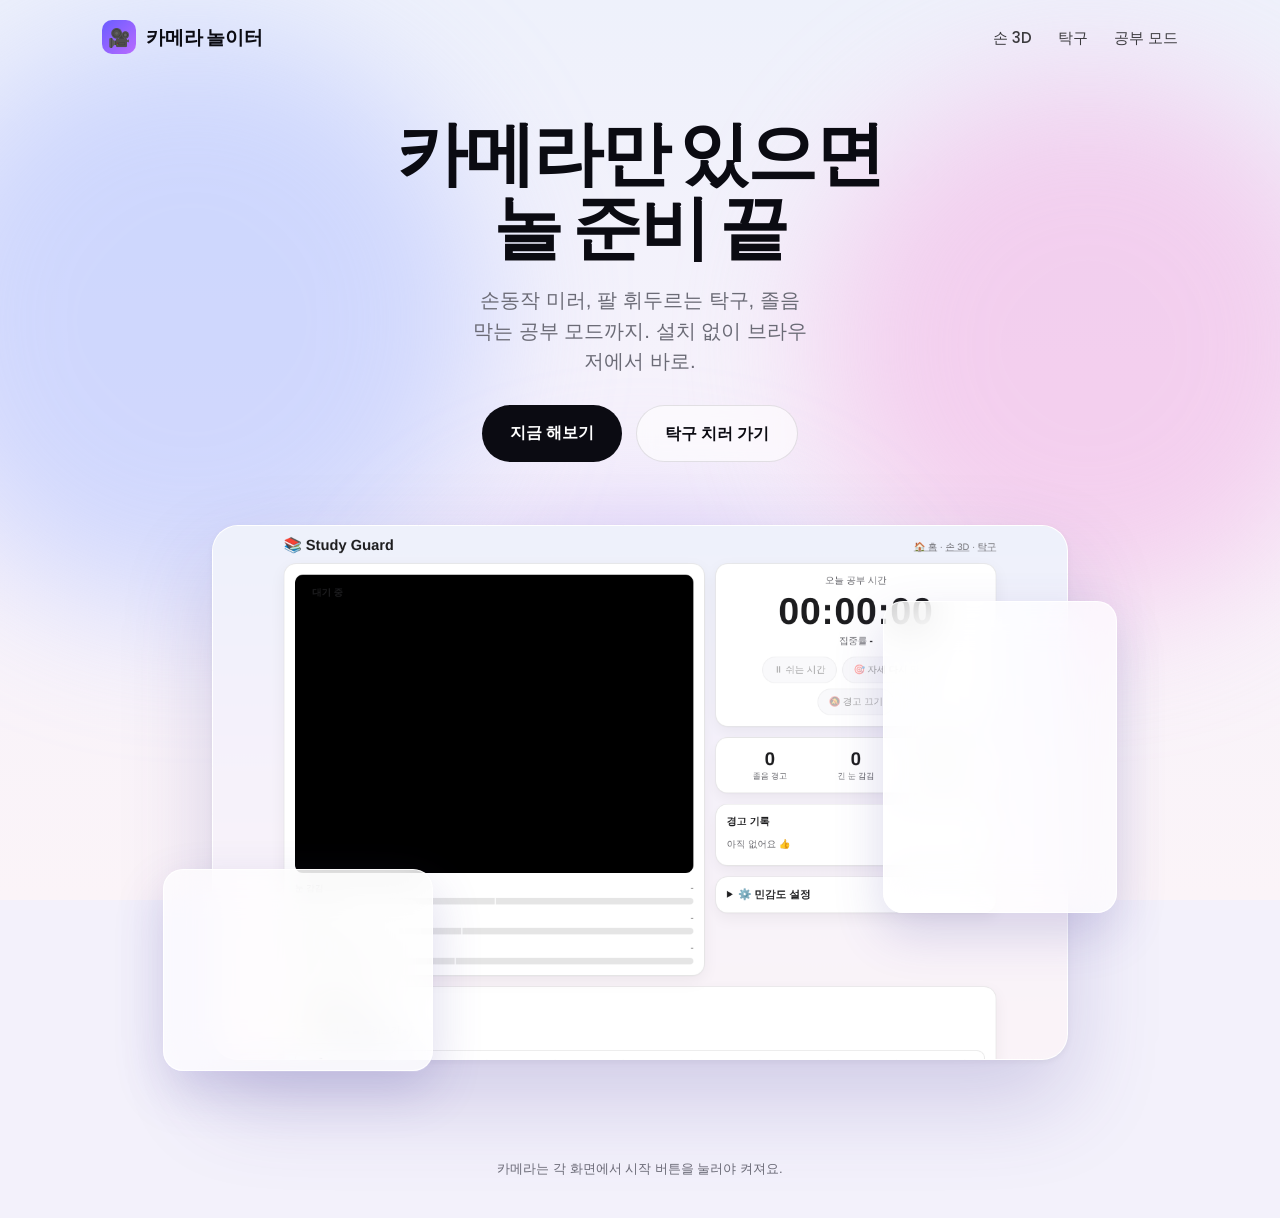
==== index.html @ 7502c9a5 "Show the study mode screen in the home mockup Fill the center device mockup with a screenshot of the" ====
<!doctype html>
<html lang="ko">
<head>
  <meta charset="utf-8" />
  <meta name="viewport" content="width=device-width, initial-scale=1, viewport-fit=cover" />
  <meta name="theme-color" content="#f3f1fb" />
  <meta name="apple-mobile-web-app-capable" content="yes" />
  <meta name="apple-mobile-web-app-status-bar-style" content="default" />
  <meta name="apple-mobile-web-app-title" content="카메라 놀이터" />
  <title>카메라 놀이터</title>
  <link rel="preconnect" href="https://fonts.googleapis.com" />
  <link rel="preconnect" href="https://fonts.gstatic.com" crossorigin />
  <link href="https://fonts.googleapis.com/css2?family=Poppins:wght@500;600;700;800&display=swap" rel="stylesheet" />
  <style>
    :root {
      --ink: #0b0b12;
      --text: #1d1d1f;
      --muted: #6b6b76;
      --hairline: rgba(0, 0, 0, 0.1);
      --accent: #6a5cff;
      --display: "Poppins", -apple-system, BlinkMacSystemFont, "Apple SD Gothic Neo", "Noto Sans KR", sans-serif;
      --body: -apple-system, BlinkMacSystemFont, "Apple SD Gothic Neo", "Noto Sans KR", sans-serif;
    }
    * { box-sizing: border-box; }
    html { -webkit-text-size-adjust: 100%; scroll-behavior: smooth; }
    body {
      margin: 0;
      min-height: 100dvh;
      color: var(--text);
      font-family: var(--body);
      background: #f3f1fb;
      -webkit-font-smoothing: antialiased;
      overflow-x: hidden;
    }

    /* 배경 그라데이션 블롭 */
    .bg { position: fixed; inset: 0; z-index: -1; overflow: hidden;
      background: linear-gradient(180deg, #eef1fb 0%, #f6f2fb 45%, #fbf4f8 100%); }
    .bg span { position: absolute; border-radius: 50%; filter: blur(70px); opacity: 0.6; }
    .bg .b1 { width: 46vw; height: 46vw; left: -8vw; top: 2vw; background: #b7c6ff; }
    .bg .b2 { width: 42vw; height: 42vw; right: -6vw; top: 6vw; background: #f2b8e6; }
    .bg .b3 { width: 40vw; height: 40vw; left: 30vw; top: 40vw; background: #c9b3ff; opacity: 0.5; }

    /* 내비 */
    nav {
      display: flex; align-items: center; gap: 20px;
      max-width: 1120px; margin: 0 auto;
      padding: 20px max(22px, env(safe-area-inset-right)) 0 max(22px, env(safe-area-inset-left));
    }
    .brand { display: flex; align-items: center; gap: 10px; font-family: var(--display);
      font-weight: 800; font-size: 19px; color: var(--ink); text-decoration: none; letter-spacing: -0.01em; }
    .brand .mark { display: grid; place-items: center; width: 34px; height: 34px; border-radius: 10px;
      background: linear-gradient(135deg, #6a5cff, #b96bff); color: #fff; font-size: 18px; }
    .nav-links { display: flex; gap: 26px; margin-left: auto; }
    .nav-links a { font-family: var(--display); font-weight: 500; font-size: 15px; color: var(--text); text-decoration: none; opacity: 0.85; }
    .nav-links a:hover { opacity: 1; }

    /* 히어로 */
    .hero { max-width: 900px; margin: 0 auto; padding: clamp(40px, 7vh, 84px) 22px 0; text-align: center; }
    .hero h1 { font-family: var(--display); font-weight: 800; font-size: clamp(2.5rem, 7.5vw, 4.4rem);
      line-height: 1.05; letter-spacing: -0.03em; color: var(--ink); margin: 0 0 20px; }
    .hero .lede { max-width: 30ch; margin: 0 auto 28px; font-size: clamp(1.05rem, 2.6vw, 1.28rem); line-height: 1.5; color: var(--muted); }
    .cta { display: flex; justify-content: center; flex-wrap: wrap; gap: 14px; }
    .btn { font-family: var(--display); font-weight: 600; font-size: 16px; border-radius: 999px; padding: 15px 28px; text-decoration: none; cursor: pointer; transition: transform 0.1s ease; }
    .btn-dark { background: var(--ink); color: #fff; border: none; }
    .btn-dark:active { transform: scale(0.97); }
    .btn-ghost { background: rgba(255, 255, 255, 0.6); color: var(--ink); border: 1px solid var(--hairline);
      -webkit-backdrop-filter: blur(10px); backdrop-filter: blur(10px); }
    .btn-ghost:active { transform: scale(0.97); }

    /* 가운데 목업 (여기에 사진/영상 넣기) */
    .stage { position: relative; max-width: 900px; margin: clamp(40px, 7vh, 80px) auto 0; padding: 0 22px 100px; }
    .device {
      position: relative; border-radius: 26px; overflow: hidden;
      aspect-ratio: 16 / 10;
      background:
        linear-gradient(rgba(0,0,0,0.05) 1px, transparent 1px) 0 0 / 100% 9%,
        linear-gradient(90deg, rgba(0,0,0,0.05) 1px, transparent 1px) 0 0 / 8% 100%,
        #ffffff;
      border: 1px solid rgba(255, 255, 255, 0.8);
      box-shadow: 0 2px 6px rgba(0, 0, 0, 0.05), 0 40px 90px rgba(80, 70, 160, 0.22);
    }
    .device .dot { position: absolute; top: 12px; left: 50%; transform: translateX(-50%); width: 7px; height: 7px; border-radius: 50%; background: rgba(0,0,0,0.15); }
    /* 사진을 넣으면 이 img의 src만 채우면 돼요 (자리는 그대로) */
    .device .shot { position: absolute; inset: 0; width: 100%; height: 100%; object-fit: cover; }
    .device .placeholder { position: absolute; inset: 0; display: grid; place-content: center; justify-items: center; gap: 14px; text-align: center; }
    .play { position: relative; display: grid; place-items: center; width: 92px; height: 92px; border-radius: 50%;
      background: linear-gradient(135deg, #7d8bff, #4aa8ff); color: #fff; box-shadow: 0 12px 30px rgba(74, 130, 255, 0.45); }
    .play::before, .play::after { content: ""; position: absolute; border: 1.5px solid rgba(74, 130, 255, 0.35); border-radius: 50%; }
    .play::before { width: 132px; height: 132px; }
    .play::after { width: 176px; height: 176px; }
    .play svg { width: 34px; height: 34px; margin-left: 5px; }

    /* 떠 있는 카드 */
    .float { position: absolute; border-radius: 20px; background: rgba(255, 255, 255, 0.75);
      border: 1px solid rgba(255, 255, 255, 0.9); box-shadow: 0 20px 50px rgba(80, 70, 160, 0.2);
      -webkit-backdrop-filter: blur(20px) saturate(160%); backdrop-filter: blur(20px) saturate(160%); }
    .float.tr { top: 12%; right: -3%; width: 26%; aspect-ratio: 3 / 4; }
    .float.bl { bottom: 14%; left: -3%; width: 30%; aspect-ratio: 4 / 3; }

    footer { text-align: center; color: var(--muted); font-size: 13px; padding: 0 22px 40px; }

    @media (max-width: 720px) {
      .nav-links { display: none; }
      .float { display: none; }

      .play { width: 74px; height: 74px; }
      .play::before { width: 108px; height: 108px; }
      .play::after { width: 144px; height: 144px; }
    }
    @media (prefers-reduced-motion: reduce) { html { scroll-behavior: auto; } }
  </style>
</head>
<body>
  <div class="bg"><span class="b1"></span><span class="b2"></span><span class="b3"></span></div>

  <nav>
    <a class="brand" href="index.html"><span class="mark">🎥</span>카메라 놀이터</a>
    <div class="nav-links">
      <a href="hand.html">손 3D</a>
      <a href="pingpong.html">탁구</a>
      <a href="study.html">공부 모드</a>
    </div>
  </nav>

  <header class="hero">
    <h1>카메라만 있으면<br />놀 준비 끝</h1>
    <p class="lede">손동작 미러, 팔 휘두르는 탁구, 졸음 막는 공부 모드까지. 설치 없이 브라우저에서 바로.</p>
    <div class="cta">
      <a class="btn btn-dark" href="hand.html">지금 해보기</a>
      <a class="btn btn-ghost" href="pingpong.html">탁구 치러 가기</a>
    </div>
  </header>

  <section class="stage">
    <div class="device">
      <img class="shot" src="design/study.png" alt="공부 모드 화면" />
    </div>

    <div class="float tr"></div>
    <div class="float bl"></div>
  </section>

  <footer>카메라는 각 화면에서 시작 버튼을 눌러야 켜져요.</footer>
</body>
</html>
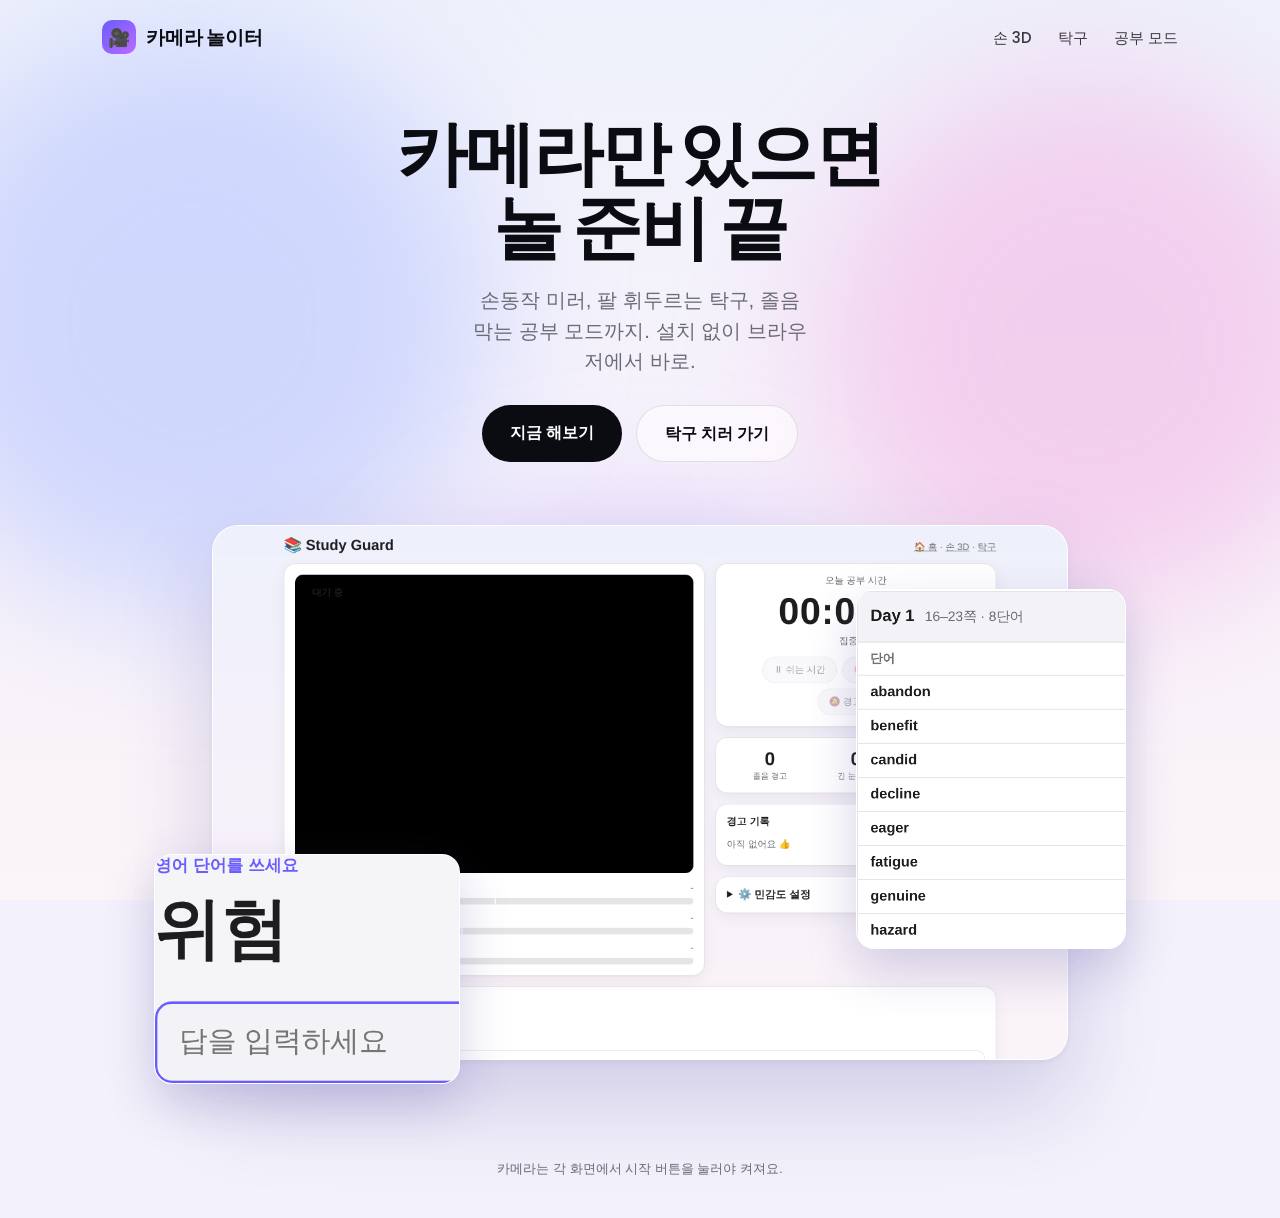
==== commit 47f90453: "Show real vocab notes and quiz in the floating cards Right card previews the vocabulary note table, " ====
--- a/index.html
+++ b/index.html
@@ -91,12 +91,14 @@
     .play::after { width: 176px; height: 176px; }
     .play svg { width: 34px; height: 34px; margin-left: 5px; }
 
-    /* 떠 있는 카드 */
-    .float { position: absolute; border-radius: 20px; background: rgba(255, 255, 255, 0.75);
-      border: 1px solid rgba(255, 255, 255, 0.9); box-shadow: 0 20px 50px rgba(80, 70, 160, 0.2);
-      -webkit-backdrop-filter: blur(20px) saturate(160%); backdrop-filter: blur(20px) saturate(160%); }
-    .float.tr { top: 12%; right: -3%; width: 26%; aspect-ratio: 3 / 4; }
-    .float.bl { bottom: 14%; left: -3%; width: 30%; aspect-ratio: 4 / 3; }
+    /* 떠 있는 미리보기 카드 */
+    .float { position: absolute; border-radius: 18px; overflow: hidden; background: #fff;
+      border: 1px solid rgba(255, 255, 255, 0.9); box-shadow: 0 20px 50px rgba(80, 70, 160, 0.24); }
+    .float img { width: 100%; height: 100%; object-fit: cover; display: block; }
+    .float.tr { top: 10%; right: -4%; width: 30%; aspect-ratio: 3 / 4; }
+    .float.tr img { object-position: left top; }
+    .float.bl { bottom: 12%; left: -4%; width: 34%; aspect-ratio: 4 / 3; }
+    .float.bl img { object-position: left center; }
 
     footer { text-align: center; color: var(--muted); font-size: 13px; padding: 0 22px 40px; }
 
@@ -137,8 +139,8 @@
       <img class="shot" src="design/study.png" alt="공부 모드 화면" />
     </div>
 
-    <div class="float tr"></div>
-    <div class="float bl"></div>
+    <div class="float tr"><img src="design/notes.png" alt="영어 단어 노트" /></div>
+    <div class="float bl"><img src="design/quiz.png" alt="단어 퀴즈" /></div>
   </section>
 
   <footer>카메라는 각 화면에서 시작 버튼을 눌러야 켜져요.</footer>
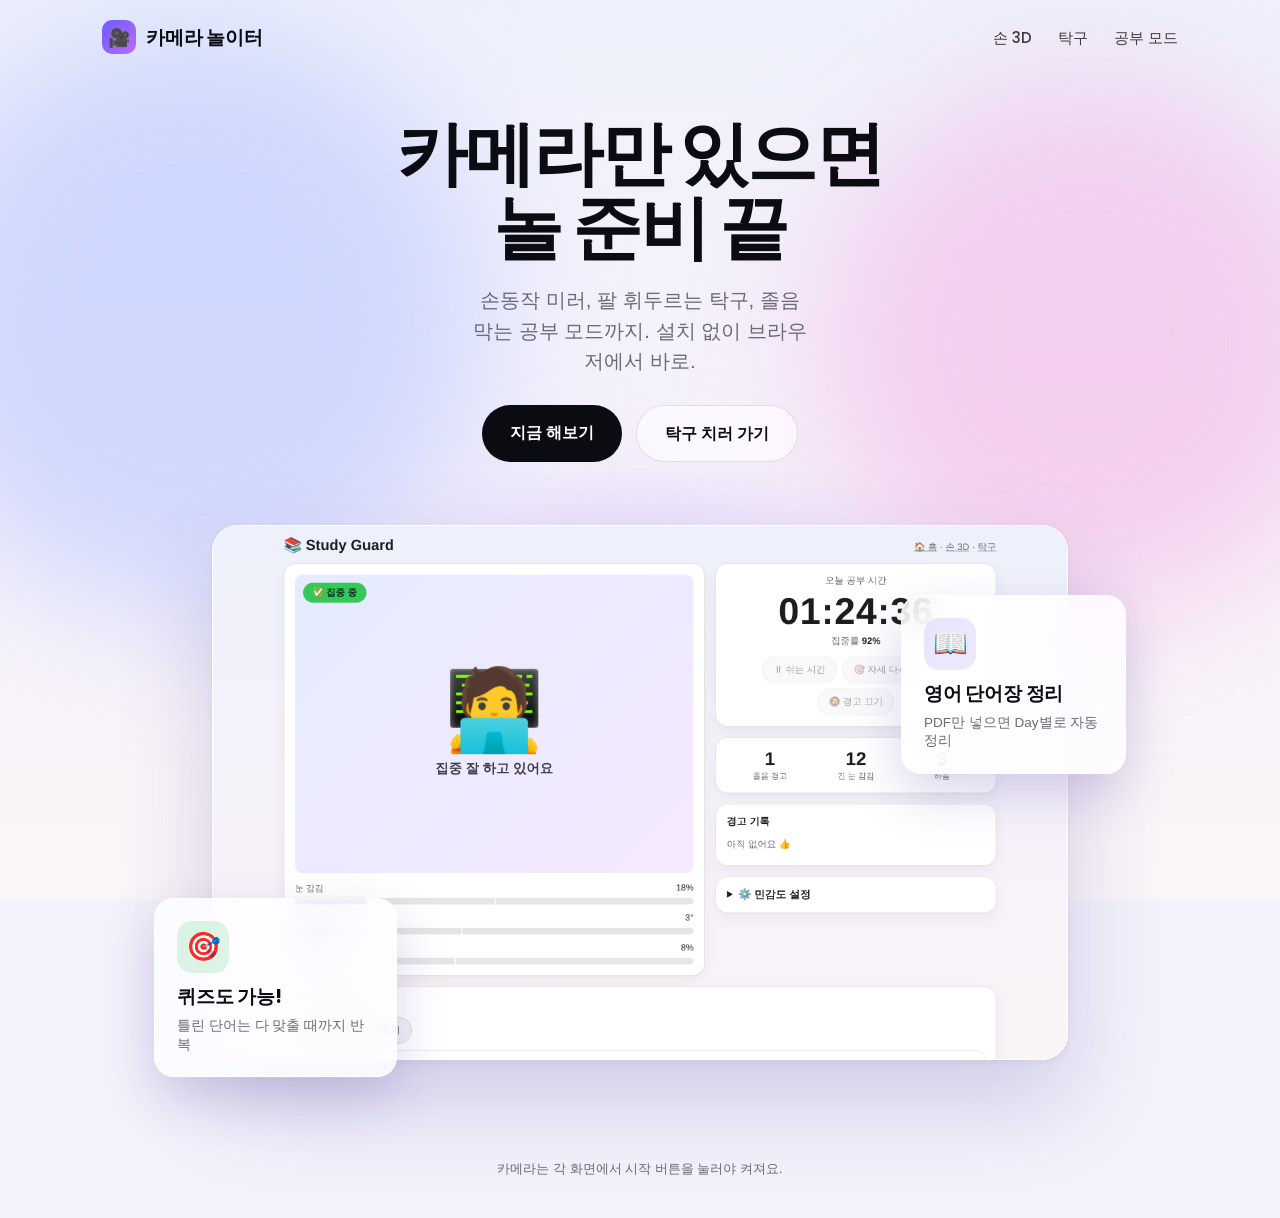
==== commit f593168c: "Use text feature cards instead of screenshots in the floats Replace the vocab/quiz screenshots with " ====
--- a/index.html
+++ b/index.html
@@ -91,14 +91,18 @@
     .play::after { width: 176px; height: 176px; }
     .play svg { width: 34px; height: 34px; margin-left: 5px; }
 
-    /* 떠 있는 미리보기 카드 */
-    .float { position: absolute; border-radius: 18px; overflow: hidden; background: #fff;
-      border: 1px solid rgba(255, 255, 255, 0.9); box-shadow: 0 20px 50px rgba(80, 70, 160, 0.24); }
-    .float img { width: 100%; height: 100%; object-fit: cover; display: block; }
-    .float.tr { top: 10%; right: -4%; width: 30%; aspect-ratio: 3 / 4; }
-    .float.tr img { object-position: left top; }
-    .float.bl { bottom: 12%; left: -4%; width: 34%; aspect-ratio: 4 / 3; }
-    .float.bl img { object-position: left center; }
+    /* 떠 있는 소개 카드 */
+    .float { position: absolute; border-radius: 20px; background: rgba(255, 255, 255, 0.82);
+      border: 1px solid rgba(255, 255, 255, 0.9); box-shadow: 0 20px 50px rgba(80, 70, 160, 0.22);
+      -webkit-backdrop-filter: blur(20px) saturate(160%); backdrop-filter: blur(20px) saturate(160%);
+      display: flex; flex-direction: column; justify-content: center; gap: 12px; padding: 22px; }
+    .float .fi { display: grid; place-items: center; width: 52px; height: 52px; border-radius: 15px; font-size: 28px; }
+    .float .ft { font-family: var(--display); font-weight: 700; font-size: 19px; letter-spacing: -0.01em; color: var(--ink); line-height: 1.25; }
+    .float .fs { font-size: 13.5px; color: var(--muted); line-height: 1.4; margin-top: -4px; }
+    .float.tr { top: 11%; right: -4%; width: 25%; }
+    .float.tr .fi { background: rgba(106, 92, 255, 0.14); }
+    .float.bl { bottom: 13%; left: -4%; width: 27%; }
+    .float.bl .fi { background: rgba(52, 199, 89, 0.16); }
 
     footer { text-align: center; color: var(--muted); font-size: 13px; padding: 0 22px 40px; }
 
@@ -139,8 +143,16 @@
       <img class="shot" src="design/study.png" alt="공부 모드 화면" />
     </div>
 
-    <div class="float tr"><img src="design/notes.png" alt="영어 단어 노트" /></div>
-    <div class="float bl"><img src="design/quiz.png" alt="단어 퀴즈" /></div>
+    <div class="float tr">
+      <span class="fi">📖</span>
+      <span class="ft">영어 단어장 정리</span>
+      <span class="fs">PDF만 넣으면 Day별로 자동 정리</span>
+    </div>
+    <div class="float bl">
+      <span class="fi">🎯</span>
+      <span class="ft">퀴즈도 가능!</span>
+      <span class="fs">틀린 단어는 다 맞출 때까지 반복</span>
+    </div>
   </section>
 
   <footer>카메라는 각 화면에서 시작 버튼을 눌러야 켜져요.</footer>
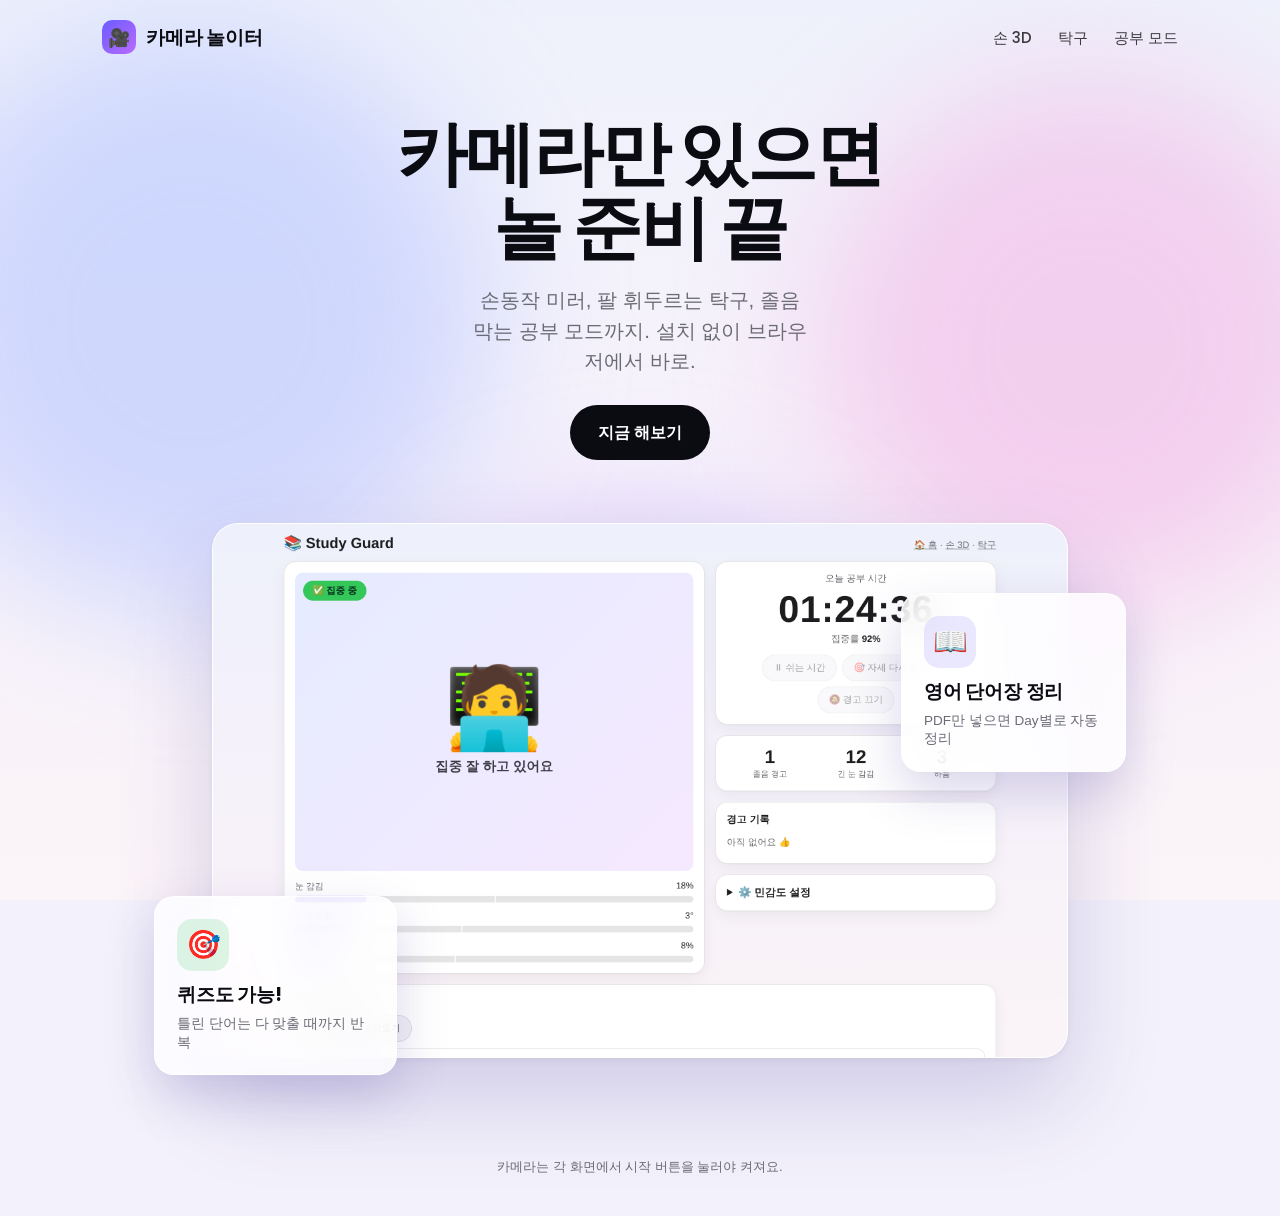
==== commit 18398091: "Make 지금 해보기 open a 3-app chooser Remove the ping pong CTA and turn 지금 해보기 into a modal that lets you" ====
--- a/index.html
+++ b/index.html
@@ -104,6 +104,29 @@
     .float.bl { bottom: 13%; left: -4%; width: 27%; }
     .float.bl .fi { background: rgba(52, 199, 89, 0.16); }
 
+    /* 선택 화면 (지금 해보기) */
+    .chooser { position: fixed; inset: 0; z-index: 100; display: none; place-items: center; padding: 22px;
+      background: rgba(243, 241, 251, 0.7); -webkit-backdrop-filter: blur(20px) saturate(160%); backdrop-filter: blur(20px) saturate(160%); }
+    .chooser.open { display: grid; }
+    .chooser-panel { width: 100%; max-width: 860px; text-align: center; }
+    .chooser-panel h2 { font-family: var(--display); font-weight: 800; font-size: clamp(1.8rem, 5vw, 2.6rem);
+      letter-spacing: -0.02em; color: var(--ink); margin: 0 0 26px; }
+    .choose-grid { display: grid; grid-template-columns: repeat(auto-fit, minmax(220px, 1fr)); gap: 18px; }
+    .choose-card { display: flex; flex-direction: column; align-items: center; text-align: center; gap: 10px;
+      padding: 30px 22px; border-radius: 24px; background: #fff; border: 1px solid var(--hairline);
+      box-shadow: 0 1px 2px rgba(0,0,0,0.04), 0 18px 44px rgba(80,70,160,0.14); color: var(--text); text-decoration: none;
+      transition: transform 0.3s cubic-bezier(0.2,0.7,0.2,1), box-shadow 0.3s ease; }
+    .choose-card:hover, .choose-card:focus-visible { transform: translateY(-6px); box-shadow: 0 2px 6px rgba(0,0,0,0.06), 0 26px 60px rgba(80,70,160,0.22); outline: none; }
+    .choose-card:active { transform: translateY(-2px) scale(0.99); }
+    .choose-card .ci { display: grid; place-items: center; width: 66px; height: 66px; border-radius: 20px; font-size: 36px; background: var(--tint); }
+    .choose-card .cn { font-family: var(--display); font-weight: 700; font-size: 20px; letter-spacing: -0.01em; color: var(--ink); }
+    .choose-card .cd { font-size: 14px; line-height: 1.45; color: var(--muted); }
+    .choose-card.hand  { --tint: rgba(106, 92, 255, 0.14); }
+    .choose-card.ping  { --tint: rgba(255, 149, 0, 0.16); }
+    .choose-card.study { --tint: rgba(52, 199, 89, 0.16); }
+    .chooser-close { margin-top: 24px; font-family: var(--display); font-weight: 600; font-size: 15px; color: var(--muted);
+      background: none; border: none; cursor: pointer; }
+
     footer { text-align: center; color: var(--muted); font-size: 13px; padding: 0 22px 40px; }
 
     @media (max-width: 720px) {
@@ -133,8 +156,7 @@
     <h1>카메라만 있으면<br />놀 준비 끝</h1>
     <p class="lede">손동작 미러, 팔 휘두르는 탁구, 졸음 막는 공부 모드까지. 설치 없이 브라우저에서 바로.</p>
     <div class="cta">
-      <a class="btn btn-dark" href="hand.html">지금 해보기</a>
-      <a class="btn btn-ghost" href="pingpong.html">탁구 치러 가기</a>
+      <button class="btn btn-dark" id="open-chooser" type="button">지금 해보기</button>
     </div>
   </header>
 
@@ -156,5 +178,43 @@
   </section>
 
   <footer>카메라는 각 화면에서 시작 버튼을 눌러야 켜져요.</footer>
+
+  <div class="chooser" id="chooser" role="dialog" aria-modal="true" aria-label="무엇을 해볼까요?">
+    <div class="chooser-panel">
+      <h2>무엇을 해볼까요?</h2>
+      <div class="choose-grid">
+        <a class="choose-card hand" href="hand.html">
+          <span class="ci">🖐</span>
+          <span class="cn">손 3D 미러</span>
+          <span class="cd">3D 손이 내 손을 따라 움직여요</span>
+        </a>
+        <a class="choose-card ping" href="pingpong.html">
+          <span class="ci">🏓</span>
+          <span class="cn">1인칭 탁구</span>
+          <span class="cd">팔을 휘둘러 AI와 탁구를 쳐요</span>
+        </a>
+        <a class="choose-card study" href="study.html">
+          <span class="ci">📚</span>
+          <span class="cn">공부 모드</span>
+          <span class="cd">졸면 알람, 단어장·퀴즈까지</span>
+        </a>
+      </div>
+      <button class="chooser-close" id="close-chooser" type="button">닫기</button>
+    </div>
+  </div>
+
+  <script>
+    (function () {
+      var chooser = document.getElementById("chooser");
+      var open = document.getElementById("open-chooser");
+      var close = document.getElementById("close-chooser");
+      function show() { chooser.classList.add("open"); }
+      function hide() { chooser.classList.remove("open"); }
+      open.addEventListener("click", show);
+      close.addEventListener("click", hide);
+      chooser.addEventListener("click", function (e) { if (e.target === chooser) hide(); });
+      document.addEventListener("keydown", function (e) { if (e.key === "Escape") hide(); });
+    })();
+  </script>
 </body>
 </html>
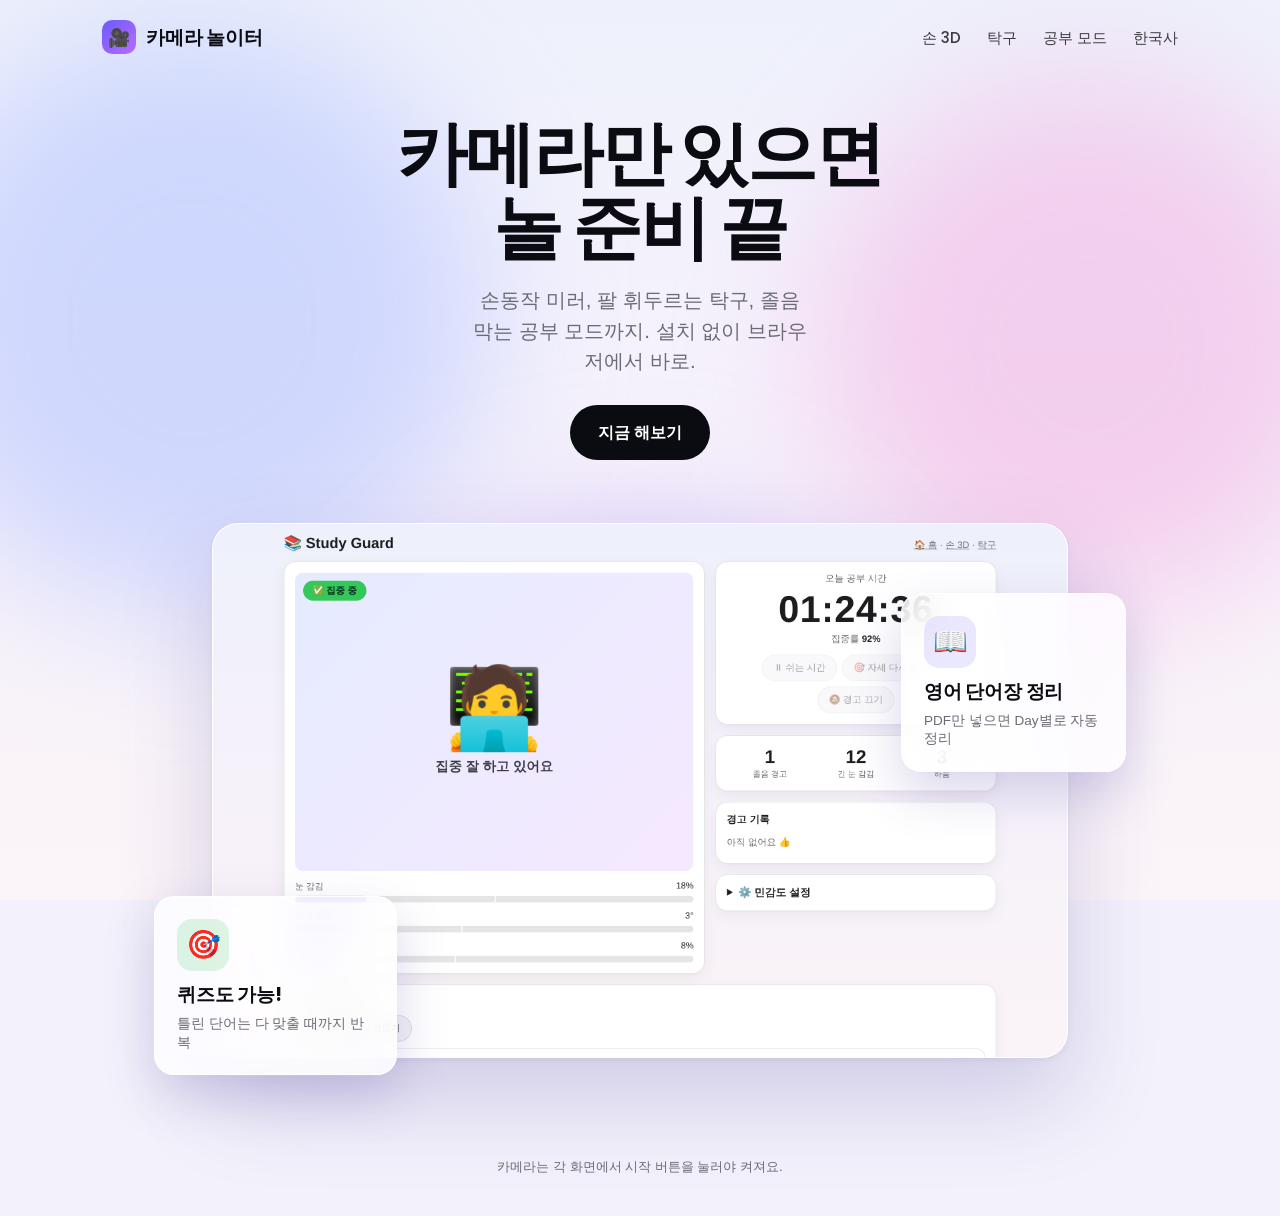
==== commit d9f1c70a: "Add a 한국사2 study page with keyword search New history.html (assets in history/) for studying 2022 개정" ====
--- a/index.html
+++ b/index.html
@@ -105,13 +105,13 @@
     .float.bl .fi { background: rgba(52, 199, 89, 0.16); }
 
     /* 선택 화면 (지금 해보기) */
-    .chooser { position: fixed; inset: 0; z-index: 100; display: none; place-items: center; padding: 22px;
+    .chooser { position: fixed; inset: 0; z-index: 100; display: none; place-items: center; padding: 22px; overflow-y: auto;
       background: rgba(243, 241, 251, 0.7); -webkit-backdrop-filter: blur(20px) saturate(160%); backdrop-filter: blur(20px) saturate(160%); }
     .chooser.open { display: grid; }
-    .chooser-panel { width: 100%; max-width: 860px; text-align: center; }
+    .chooser-panel { width: 100%; max-width: 980px; text-align: center; }
     .chooser-panel h2 { font-family: var(--display); font-weight: 800; font-size: clamp(1.8rem, 5vw, 2.6rem);
       letter-spacing: -0.02em; color: var(--ink); margin: 0 0 26px; }
-    .choose-grid { display: grid; grid-template-columns: repeat(auto-fit, minmax(220px, 1fr)); gap: 18px; }
+    .choose-grid { display: grid; grid-template-columns: repeat(4, 1fr); gap: 18px; }
     .choose-card { display: flex; flex-direction: column; align-items: center; text-align: center; gap: 10px;
       padding: 30px 22px; border-radius: 24px; background: #fff; border: 1px solid var(--hairline);
       box-shadow: 0 1px 2px rgba(0,0,0,0.04), 0 18px 44px rgba(80,70,160,0.14); color: var(--text); text-decoration: none;
@@ -120,15 +120,26 @@
     .choose-card:active { transform: translateY(-2px) scale(0.99); }
     .choose-card .ci { display: grid; place-items: center; width: 66px; height: 66px; border-radius: 20px; font-size: 36px; background: var(--tint); }
     .choose-card .cn { font-family: var(--display); font-weight: 700; font-size: 20px; letter-spacing: -0.01em; color: var(--ink); }
-    .choose-card .cd { font-size: 14px; line-height: 1.45; color: var(--muted); }
+    .choose-card .cd { font-size: 14px; line-height: 1.45; color: var(--muted); word-break: keep-all; }
     .choose-card.hand  { --tint: rgba(106, 92, 255, 0.14); }
     .choose-card.ping  { --tint: rgba(255, 149, 0, 0.16); }
     .choose-card.study { --tint: rgba(52, 199, 89, 0.16); }
+    .choose-card.hist  { --tint: rgba(255, 59, 48, 0.12); }
     .chooser-close { margin-top: 24px; font-family: var(--display); font-weight: 600; font-size: 15px; color: var(--muted);
       background: none; border: none; cursor: pointer; }
 
     footer { text-align: center; color: var(--muted); font-size: 13px; padding: 0 22px 40px; }
 
+    @media (max-width: 900px) {
+      .choose-grid { grid-template-columns: repeat(2, 1fr); }
+    }
+    @media (max-width: 520px) {
+      .choose-grid { grid-template-columns: 1fr; gap: 10px; }
+      .choose-card { display: grid; grid-template-columns: auto 1fr; align-items: center; gap: 2px 14px; text-align: left; padding: 16px 18px; }
+      .choose-card .ci { grid-row: span 2; width: 52px; height: 52px; font-size: 28px; border-radius: 16px; }
+      .choose-card .cn { font-size: 18px; }
+      .choose-card .cd { font-size: 13.5px; }
+    }
     @media (max-width: 720px) {
       .nav-links { display: none; }
       .float { display: none; }
@@ -149,6 +160,7 @@
       <a href="hand.html">손 3D</a>
       <a href="pingpong.html">탁구</a>
       <a href="study.html">공부 모드</a>
+      <a href="history.html">한국사</a>
     </div>
   </nav>
 
@@ -197,6 +209,11 @@
           <span class="ci">📚</span>
           <span class="cn">공부 모드</span>
           <span class="cd">졸면 알람, 단어장·퀴즈까지</span>
+        </a>
+        <a class="choose-card hist" href="history.html">
+          <span class="ci">📜</span>
+          <span class="cn">한국사2 공부</span>
+          <span class="cd">키워드 검색·연표·퀴즈로 한국사2 정리</span>
         </a>
       </div>
       <button class="chooser-close" id="close-chooser" type="button">닫기</button>
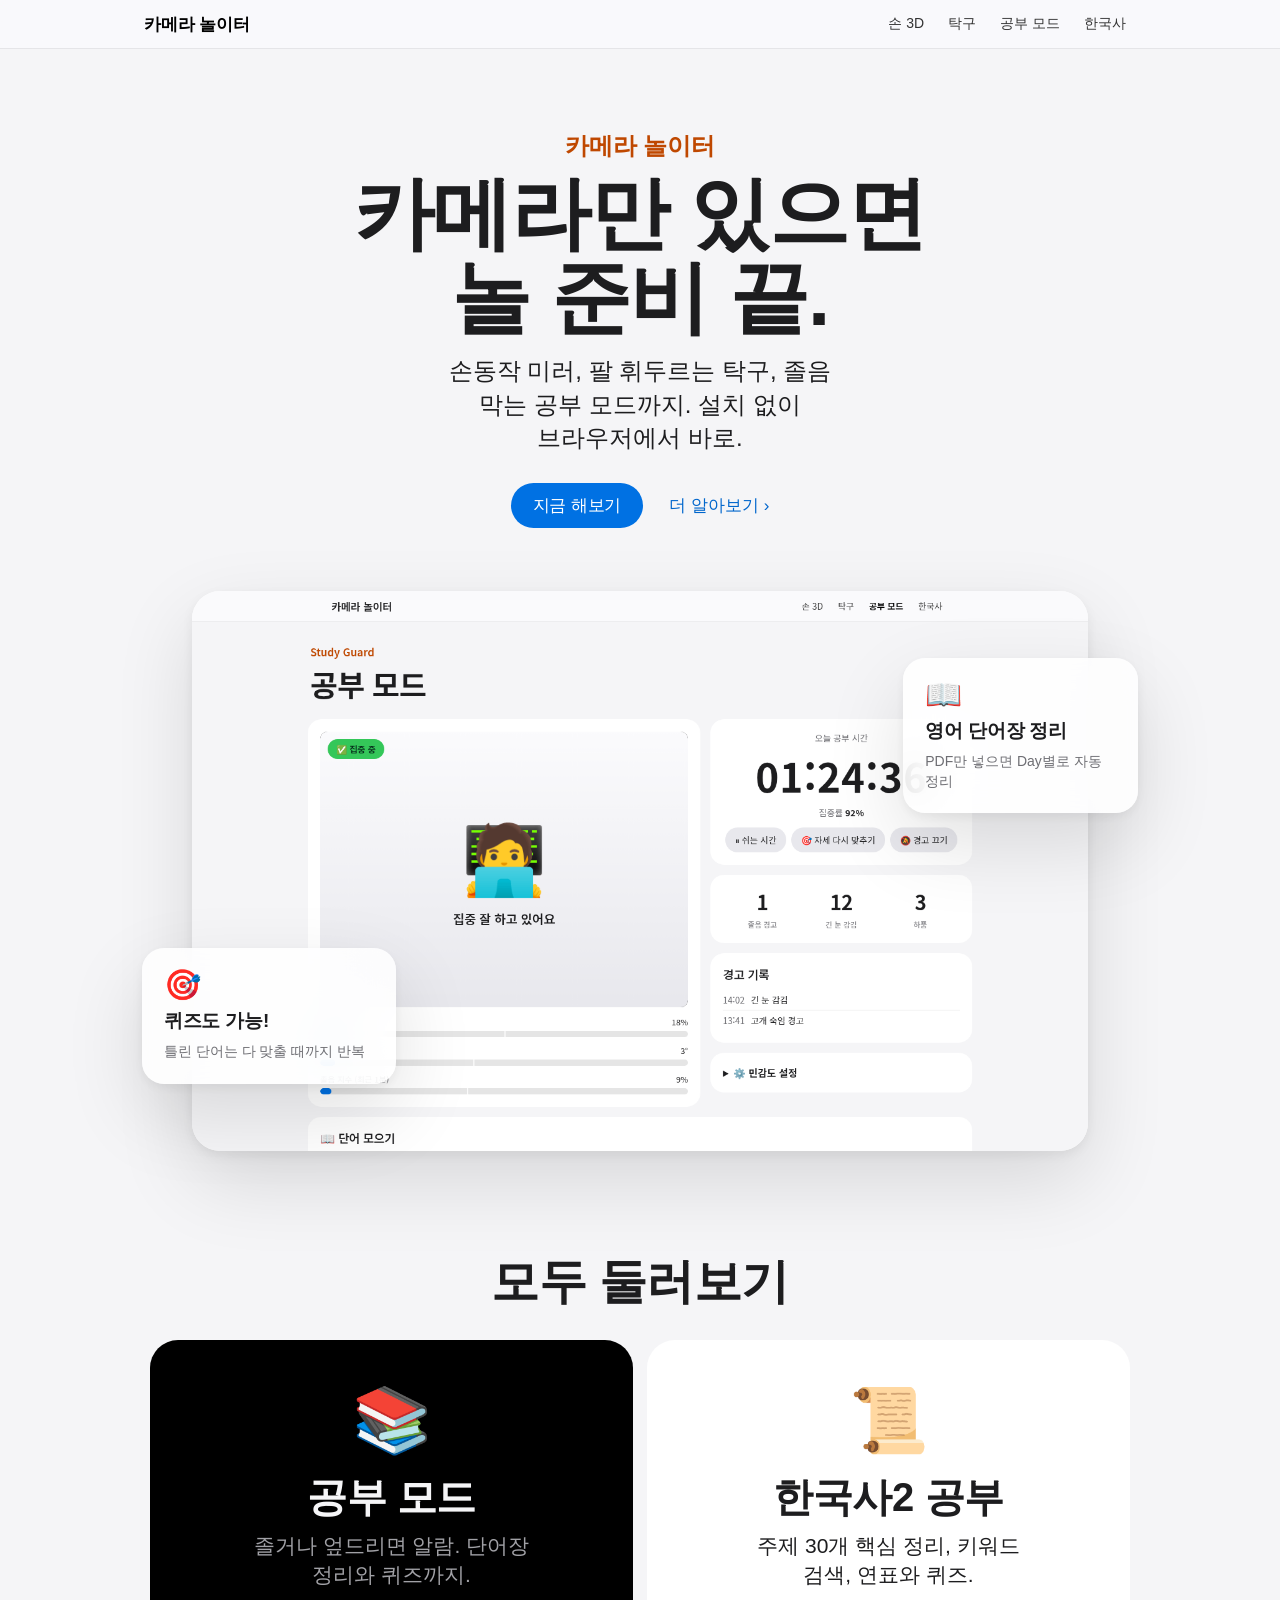
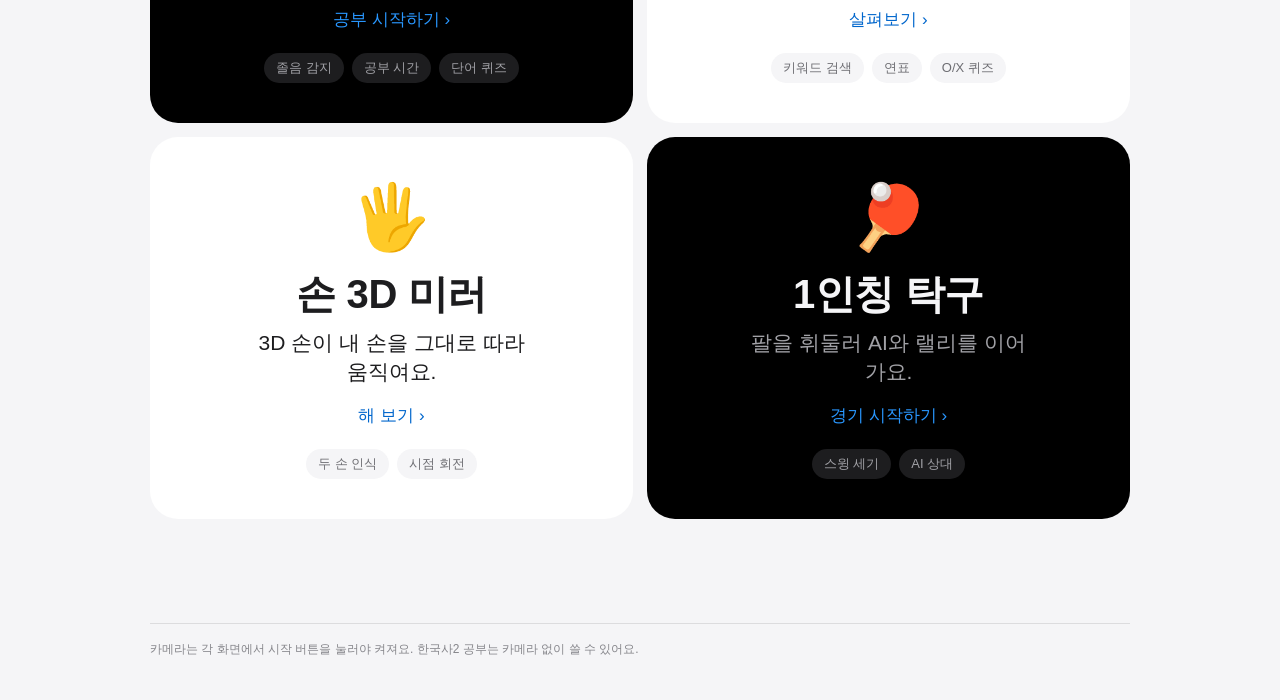
==== commit a059214a: "Redesign the whole site in an Apple style Add a shared apple.css (system font, #f5f5f7 background, b" ====
--- a/index.html
+++ b/index.html
@@ -3,160 +3,117 @@
 <head>
   <meta charset="utf-8" />
   <meta name="viewport" content="width=device-width, initial-scale=1, viewport-fit=cover" />
-  <meta name="theme-color" content="#f3f1fb" />
+  <meta name="theme-color" content="#f5f5f7" />
   <meta name="apple-mobile-web-app-capable" content="yes" />
   <meta name="apple-mobile-web-app-status-bar-style" content="default" />
   <meta name="apple-mobile-web-app-title" content="카메라 놀이터" />
   <title>카메라 놀이터</title>
-  <link rel="preconnect" href="https://fonts.googleapis.com" />
-  <link rel="preconnect" href="https://fonts.gstatic.com" crossorigin />
-  <link href="https://fonts.googleapis.com/css2?family=Poppins:wght@500;600;700;800&display=swap" rel="stylesheet" />
+  <link rel="stylesheet" href="apple.css" />
   <style>
-    :root {
-      --ink: #0b0b12;
-      --text: #1d1d1f;
-      --muted: #6b6b76;
-      --hairline: rgba(0, 0, 0, 0.1);
-      --accent: #6a5cff;
-      --display: "Poppins", -apple-system, BlinkMacSystemFont, "Apple SD Gothic Neo", "Noto Sans KR", sans-serif;
-      --body: -apple-system, BlinkMacSystemFont, "Apple SD Gothic Neo", "Noto Sans KR", sans-serif;
-    }
     * { box-sizing: border-box; }
     html { -webkit-text-size-adjust: 100%; scroll-behavior: smooth; }
     body {
       margin: 0;
       min-height: 100dvh;
       color: var(--text);
-      font-family: var(--body);
-      background: #f3f1fb;
+      font-family: var(--font);
+      background: var(--bg);
       -webkit-font-smoothing: antialiased;
       overflow-x: hidden;
-    }
-
-    /* 배경 그라데이션 블롭 */
-    .bg { position: fixed; inset: 0; z-index: -1; overflow: hidden;
-      background: linear-gradient(180deg, #eef1fb 0%, #f6f2fb 45%, #fbf4f8 100%); }
-    .bg span { position: absolute; border-radius: 50%; filter: blur(70px); opacity: 0.6; }
-    .bg .b1 { width: 46vw; height: 46vw; left: -8vw; top: 2vw; background: #b7c6ff; }
-    .bg .b2 { width: 42vw; height: 42vw; right: -6vw; top: 6vw; background: #f2b8e6; }
-    .bg .b3 { width: 40vw; height: 40vw; left: 30vw; top: 40vw; background: #c9b3ff; opacity: 0.5; }
-
-    /* 내비 */
-    nav {
-      display: flex; align-items: center; gap: 20px;
-      max-width: 1120px; margin: 0 auto;
-      padding: 20px max(22px, env(safe-area-inset-right)) 0 max(22px, env(safe-area-inset-left));
-    }
-    .brand { display: flex; align-items: center; gap: 10px; font-family: var(--display);
-      font-weight: 800; font-size: 19px; color: var(--ink); text-decoration: none; letter-spacing: -0.01em; }
-    .brand .mark { display: grid; place-items: center; width: 34px; height: 34px; border-radius: 10px;
-      background: linear-gradient(135deg, #6a5cff, #b96bff); color: #fff; font-size: 18px; }
-    .nav-links { display: flex; gap: 26px; margin-left: auto; }
-    .nav-links a { font-family: var(--display); font-weight: 500; font-size: 15px; color: var(--text); text-decoration: none; opacity: 0.85; }
-    .nav-links a:hover { opacity: 1; }
+      word-break: keep-all;
+    }
 
     /* 히어로 */
-    .hero { max-width: 900px; margin: 0 auto; padding: clamp(40px, 7vh, 84px) 22px 0; text-align: center; }
-    .hero h1 { font-family: var(--display); font-weight: 800; font-size: clamp(2.5rem, 7.5vw, 4.4rem);
-      line-height: 1.05; letter-spacing: -0.03em; color: var(--ink); margin: 0 0 20px; }
-    .hero .lede { max-width: 30ch; margin: 0 auto 28px; font-size: clamp(1.05rem, 2.6vw, 1.28rem); line-height: 1.5; color: var(--muted); }
-    .cta { display: flex; justify-content: center; flex-wrap: wrap; gap: 14px; }
-    .btn { font-family: var(--display); font-weight: 600; font-size: 16px; border-radius: 999px; padding: 15px 28px; text-decoration: none; cursor: pointer; transition: transform 0.1s ease; }
-    .btn-dark { background: var(--ink); color: #fff; border: none; }
-    .btn-dark:active { transform: scale(0.97); }
-    .btn-ghost { background: rgba(255, 255, 255, 0.6); color: var(--ink); border: 1px solid var(--hairline);
-      -webkit-backdrop-filter: blur(10px); backdrop-filter: blur(10px); }
-    .btn-ghost:active { transform: scale(0.97); }
-
-    /* 가운데 목업 (여기에 사진/영상 넣기) */
-    .stage { position: relative; max-width: 900px; margin: clamp(40px, 7vh, 80px) auto 0; padding: 0 22px 100px; }
-    .device {
-      position: relative; border-radius: 26px; overflow: hidden;
-      aspect-ratio: 16 / 10;
-      background:
-        linear-gradient(rgba(0,0,0,0.05) 1px, transparent 1px) 0 0 / 100% 9%,
-        linear-gradient(90deg, rgba(0,0,0,0.05) 1px, transparent 1px) 0 0 / 8% 100%,
-        #ffffff;
-      border: 1px solid rgba(255, 255, 255, 0.8);
-      box-shadow: 0 2px 6px rgba(0, 0, 0, 0.05), 0 40px 90px rgba(80, 70, 160, 0.22);
-    }
-    .device .dot { position: absolute; top: 12px; left: 50%; transform: translateX(-50%); width: 7px; height: 7px; border-radius: 50%; background: rgba(0,0,0,0.15); }
-    /* 사진을 넣으면 이 img의 src만 채우면 돼요 (자리는 그대로) */
+    .hero { max-width: 980px; margin: 0 auto; padding: clamp(56px, 9vh, 96px) 22px 0; text-align: center; }
+    .eyebrow { margin: 0 0 10px; font-size: clamp(19px, 2.4vw, 24px); font-weight: 600; color: var(--orange); }
+    .hero h1 { margin: 0 0 14px; font-family: var(--display); font-size: clamp(44px, 8vw, 80px); font-weight: 700;
+      line-height: 1.05; letter-spacing: -0.015em; color: var(--text); }
+    .hero .lede { max-width: 30ch; margin: 0 auto 28px; font-size: clamp(19px, 2.6vw, 24px); line-height: 1.4; color: var(--text); }
+    .cta { display: flex; justify-content: center; align-items: center; flex-wrap: wrap; gap: 14px 26px; }
+
+    /* 제품 사진 */
+    .stage { position: relative; max-width: 940px; margin: clamp(44px, 7vh, 72px) auto 0; padding: 0 22px; }
+    .device { position: relative; overflow: hidden; aspect-ratio: 16 / 10; border-radius: 28px;
+      background: var(--surface); box-shadow: var(--shadow-lg); }
     .device .shot { position: absolute; inset: 0; width: 100%; height: 100%; object-fit: cover; }
-    .device .placeholder { position: absolute; inset: 0; display: grid; place-content: center; justify-items: center; gap: 14px; text-align: center; }
-    .play { position: relative; display: grid; place-items: center; width: 92px; height: 92px; border-radius: 50%;
-      background: linear-gradient(135deg, #7d8bff, #4aa8ff); color: #fff; box-shadow: 0 12px 30px rgba(74, 130, 255, 0.45); }
-    .play::before, .play::after { content: ""; position: absolute; border: 1.5px solid rgba(74, 130, 255, 0.35); border-radius: 50%; }
-    .play::before { width: 132px; height: 132px; }
-    .play::after { width: 176px; height: 176px; }
-    .play svg { width: 34px; height: 34px; margin-left: 5px; }
-
-    /* 떠 있는 소개 카드 */
-    .float { position: absolute; border-radius: 20px; background: rgba(255, 255, 255, 0.82);
-      border: 1px solid rgba(255, 255, 255, 0.9); box-shadow: 0 20px 50px rgba(80, 70, 160, 0.22);
-      -webkit-backdrop-filter: blur(20px) saturate(160%); backdrop-filter: blur(20px) saturate(160%);
-      display: flex; flex-direction: column; justify-content: center; gap: 12px; padding: 22px; }
-    .float .fi { display: grid; place-items: center; width: 52px; height: 52px; border-radius: 15px; font-size: 28px; }
-    .float .ft { font-family: var(--display); font-weight: 700; font-size: 19px; letter-spacing: -0.01em; color: var(--ink); line-height: 1.25; }
-    .float .fs { font-size: 13.5px; color: var(--muted); line-height: 1.4; margin-top: -4px; }
-    .float.tr { top: 11%; right: -4%; width: 25%; }
-    .float.tr .fi { background: rgba(106, 92, 255, 0.14); }
-    .float.bl { bottom: 13%; left: -4%; width: 27%; }
-    .float.bl .fi { background: rgba(52, 199, 89, 0.16); }
-
-    /* 선택 화면 (지금 해보기) */
+    .float { position: absolute; display: flex; flex-direction: column; gap: 8px; padding: 22px; border-radius: 22px;
+      background: rgba(255, 255, 255, 0.86); box-shadow: var(--shadow-lg);
+      -webkit-backdrop-filter: saturate(180%) blur(20px); backdrop-filter: saturate(180%) blur(20px); }
+    .float .fi { font-size: 30px; line-height: 1; }
+    .float .ft { font-size: 19px; font-weight: 600; letter-spacing: -0.01em; }
+    .float .fs { font-size: 14px; line-height: 1.4; color: var(--muted); }
+    .float.tr { top: 12%; right: -3%; width: 25%; }
+    .float.bl { bottom: 12%; left: -3%; width: 27%; }
+
+    /* 타일 */
+    .tiles-wrap { max-width: 1024px; margin: 0 auto; padding: clamp(72px, 11vh, 120px) 22px 0; }
+    .tiles-wrap h2 { margin: 0 0 26px; font-family: var(--display); font-size: clamp(32px, 5vw, 48px); font-weight: 700;
+      letter-spacing: -0.01em; text-align: center; }
+    .tiles { display: grid; grid-template-columns: repeat(2, 1fr); gap: 14px; }
+    .tile { position: relative; display: flex; flex-direction: column; align-items: center; justify-content: flex-start;
+      min-height: 380px; padding: 48px 28px 40px; border-radius: 28px; background: var(--surface); text-align: center;
+      color: var(--text); text-decoration: none; overflow: hidden; }
+    .tile.dark { background: #000; color: #f5f5f7; }
+    .tile .ti { font-size: 64px; line-height: 1; margin-bottom: 18px; }
+    .tile h3 { margin: 0 0 6px; font-family: var(--display); font-size: clamp(28px, 3.6vw, 40px); font-weight: 700; letter-spacing: -0.01em; }
+    .tile p { margin: 0 0 18px; max-width: 26ch; font-size: clamp(17px, 2vw, 21px); line-height: 1.4; }
+    .tile.dark p { color: #a1a1a6; }
+    .tile .go { color: var(--link); font-size: 17px; }
+    .tile.dark .go { color: #2997ff; }
+    .tile .go::after { content: " ›"; }
+    .tile:hover .go { text-decoration: underline; }
+    .tile .feat { display: flex; flex-wrap: wrap; justify-content: center; gap: 8px; margin-top: auto; padding-top: 22px; }
+    .tile .feat span { padding: 6px 12px; border-radius: 980px; background: var(--fill); color: var(--muted); font-size: 13px; }
+    .tile.dark .feat span { background: #1d1d1f; color: #a1a1a6; }
+
+    footer { max-width: 1024px; margin: 0 auto; padding: 48px 22px calc(env(safe-area-inset-bottom, 0px) + 40px);
+      color: var(--faint); font-size: 12px; line-height: 1.6; border-top: 0; }
+    footer p { margin: 56px 0 0; padding-top: 16px; border-top: 1px solid var(--line); }
+
+    /* 고르기 창 (지금 해보기) */
     .chooser { position: fixed; inset: 0; z-index: 100; display: none; place-items: center; padding: 22px; overflow-y: auto;
-      background: rgba(243, 241, 251, 0.7); -webkit-backdrop-filter: blur(20px) saturate(160%); backdrop-filter: blur(20px) saturate(160%); }
+      background: rgba(245, 245, 247, 0.72); -webkit-backdrop-filter: saturate(180%) blur(20px); backdrop-filter: saturate(180%) blur(20px); }
     .chooser.open { display: grid; }
     .chooser-panel { width: 100%; max-width: 980px; text-align: center; }
-    .chooser-panel h2 { font-family: var(--display); font-weight: 800; font-size: clamp(1.8rem, 5vw, 2.6rem);
-      letter-spacing: -0.02em; color: var(--ink); margin: 0 0 26px; }
-    .choose-grid { display: grid; grid-template-columns: repeat(4, 1fr); gap: 18px; }
-    .choose-card { display: flex; flex-direction: column; align-items: center; text-align: center; gap: 10px;
-      padding: 30px 22px; border-radius: 24px; background: #fff; border: 1px solid var(--hairline);
-      box-shadow: 0 1px 2px rgba(0,0,0,0.04), 0 18px 44px rgba(80,70,160,0.14); color: var(--text); text-decoration: none;
-      transition: transform 0.3s cubic-bezier(0.2,0.7,0.2,1), box-shadow 0.3s ease; }
-    .choose-card:hover, .choose-card:focus-visible { transform: translateY(-6px); box-shadow: 0 2px 6px rgba(0,0,0,0.06), 0 26px 60px rgba(80,70,160,0.22); outline: none; }
-    .choose-card:active { transform: translateY(-2px) scale(0.99); }
-    .choose-card .ci { display: grid; place-items: center; width: 66px; height: 66px; border-radius: 20px; font-size: 36px; background: var(--tint); }
-    .choose-card .cn { font-family: var(--display); font-weight: 700; font-size: 20px; letter-spacing: -0.01em; color: var(--ink); }
+    .chooser-panel h2 { margin: 0 0 26px; font-family: var(--display); font-size: clamp(32px, 5vw, 48px); font-weight: 700; letter-spacing: -0.01em; }
+    .choose-grid { display: grid; grid-template-columns: repeat(4, 1fr); gap: 14px; }
+    .choose-card { display: flex; flex-direction: column; align-items: center; gap: 8px; padding: 32px 20px 28px; border-radius: 22px;
+      background: var(--surface); box-shadow: var(--shadow); color: var(--text); text-decoration: none; text-align: center;
+      transition: transform 0.3s cubic-bezier(0.2, 0.7, 0.2, 1), box-shadow 0.3s ease; }
+    .choose-card:hover, .choose-card:focus-visible { transform: scale(1.02); box-shadow: var(--shadow-lg); outline: none; }
+    .choose-card:active { transform: scale(0.99); }
+    .choose-card .ci { font-size: 44px; line-height: 1.1; }
+    .choose-card .cn { font-size: 21px; font-weight: 600; letter-spacing: -0.01em; }
     .choose-card .cd { font-size: 14px; line-height: 1.45; color: var(--muted); word-break: keep-all; }
-    .choose-card.hand  { --tint: rgba(106, 92, 255, 0.14); }
-    .choose-card.ping  { --tint: rgba(255, 149, 0, 0.16); }
-    .choose-card.study { --tint: rgba(52, 199, 89, 0.16); }
-    .choose-card.hist  { --tint: rgba(255, 59, 48, 0.12); }
-    .chooser-close { margin-top: 24px; font-family: var(--display); font-weight: 600; font-size: 15px; color: var(--muted);
-      background: none; border: none; cursor: pointer; }
-
-    footer { text-align: center; color: var(--muted); font-size: 13px; padding: 0 22px 40px; }
-
+    .chooser-close { margin-top: 24px; padding: 10px 18px; border: 0; border-radius: 980px; background: var(--fill-2);
+      color: var(--text); font: inherit; font-size: 15px; cursor: pointer; }
+
+    @media (max-width: 1000px) {
+      .float.tr { right: 0; }
+      .float.bl { left: 0; }
+    }
     @media (max-width: 900px) {
       .choose-grid { grid-template-columns: repeat(2, 1fr); }
     }
+    @media (max-width: 734px) {
+      .float { display: none; }
+      .tiles { grid-template-columns: 1fr; }
+      .tile { min-height: 320px; }
+    }
     @media (max-width: 520px) {
       .choose-grid { grid-template-columns: 1fr; gap: 10px; }
-      .choose-card { display: grid; grid-template-columns: auto 1fr; align-items: center; gap: 2px 14px; text-align: left; padding: 16px 18px; }
-      .choose-card .ci { grid-row: span 2; width: 52px; height: 52px; font-size: 28px; border-radius: 16px; }
+      .choose-card { display: grid; grid-template-columns: auto 1fr; align-items: center; gap: 2px 14px; padding: 16px 18px; text-align: left; }
+      .choose-card .ci { grid-row: span 2; font-size: 36px; }
       .choose-card .cn { font-size: 18px; }
       .choose-card .cd { font-size: 13.5px; }
-    }
-    @media (max-width: 720px) {
-      .nav-links { display: none; }
-      .float { display: none; }
-
-      .play { width: 74px; height: 74px; }
-      .play::before { width: 108px; height: 108px; }
-      .play::after { width: 144px; height: 144px; }
     }
     @media (prefers-reduced-motion: reduce) { html { scroll-behavior: auto; } }
   </style>
 </head>
 <body>
-  <div class="bg"><span class="b1"></span><span class="b2"></span><span class="b3"></span></div>
-
-  <nav>
-    <a class="brand" href="index.html"><span class="mark">🎥</span>카메라 놀이터</a>
-    <div class="nav-links">
+  <nav class="gnav" aria-label="메뉴">
+    <div class="gnav-in">
+      <a class="gnav-logo" href="index.html" aria-current="page">카메라 놀이터</a>
       <a href="hand.html">손 3D</a>
       <a href="pingpong.html">탁구</a>
       <a href="study.html">공부 모드</a>
@@ -165,10 +122,12 @@
   </nav>
 
   <header class="hero">
-    <h1>카메라만 있으면<br />놀 준비 끝</h1>
+    <p class="eyebrow">카메라 놀이터</p>
+    <h1>카메라만 있으면<br />놀 준비 끝.</h1>
     <p class="lede">손동작 미러, 팔 휘두르는 탁구, 졸음 막는 공부 모드까지. 설치 없이 브라우저에서 바로.</p>
     <div class="cta">
-      <button class="btn btn-dark" id="open-chooser" type="button">지금 해보기</button>
+      <button class="pill" id="open-chooser" type="button">지금 해보기</button>
+      <a class="more-link" href="#tiles">더 알아보기</a>
     </div>
   </header>
 
@@ -176,7 +135,6 @@
     <div class="device">
       <img class="shot" src="design/study.png" alt="공부 모드 화면" />
     </div>
-
     <div class="float tr">
       <span class="fi">📖</span>
       <span class="ft">영어 단어장 정리</span>
@@ -189,28 +147,64 @@
     </div>
   </section>
 
-  <footer>카메라는 각 화면에서 시작 버튼을 눌러야 켜져요.</footer>
+  <section class="tiles-wrap" id="tiles">
+    <h2>모두 둘러보기</h2>
+    <div class="tiles">
+      <a class="tile dark" href="study.html">
+        <span class="ti">📚</span>
+        <h3>공부 모드</h3>
+        <p>졸거나 엎드리면 알람. 단어장 정리와 퀴즈까지.</p>
+        <span class="go">공부 시작하기</span>
+        <span class="feat"><span>졸음 감지</span><span>공부 시간</span><span>단어 퀴즈</span></span>
+      </a>
+      <a class="tile" href="history.html">
+        <span class="ti">📜</span>
+        <h3>한국사2 공부</h3>
+        <p>주제 30개 핵심 정리, 키워드 검색, 연표와 퀴즈.</p>
+        <span class="go">살펴보기</span>
+        <span class="feat"><span>키워드 검색</span><span>연표</span><span>O/X 퀴즈</span></span>
+      </a>
+      <a class="tile" href="hand.html">
+        <span class="ti">🖐</span>
+        <h3>손 3D 미러</h3>
+        <p>3D 손이 내 손을 그대로 따라 움직여요.</p>
+        <span class="go">해 보기</span>
+        <span class="feat"><span>두 손 인식</span><span>시점 회전</span></span>
+      </a>
+      <a class="tile dark" href="pingpong.html">
+        <span class="ti">🏓</span>
+        <h3>1인칭 탁구</h3>
+        <p>팔을 휘둘러 AI와 랠리를 이어 가요.</p>
+        <span class="go">경기 시작하기</span>
+        <span class="feat"><span>스윙 세기</span><span>AI 상대</span></span>
+      </a>
+    </div>
+  </section>
+
+  <footer>
+    <p>카메라는 각 화면에서 시작 버튼을 눌러야 켜져요. 한국사2 공부는 카메라 없이 쓸 수 있어요.</p>
+  </footer>
 
   <div class="chooser" id="chooser" role="dialog" aria-modal="true" aria-label="무엇을 해볼까요?">
     <div class="chooser-panel">
       <h2>무엇을 해볼까요?</h2>
       <div class="choose-grid">
-        <a class="choose-card hand" href="hand.html">
+        <a class="choose-card" href="hand.html">
           <span class="ci">🖐</span>
           <span class="cn">손 3D 미러</span>
           <span class="cd">3D 손이 내 손을 따라 움직여요</span>
         </a>
-        <a class="choose-card ping" href="pingpong.html">
+        <a class="choose-card" href="pingpong.html">
           <span class="ci">🏓</span>
           <span class="cn">1인칭 탁구</span>
           <span class="cd">팔을 휘둘러 AI와 탁구를 쳐요</span>
         </a>
-        <a class="choose-card study" href="study.html">
+        <a class="choose-card" href="study.html">
           <span class="ci">📚</span>
           <span class="cn">공부 모드</span>
           <span class="cd">졸면 알람, 단어장·퀴즈까지</span>
         </a>
-        <a class="choose-card hist" href="history.html">
+        <a class="choose-card" href="history.html">
           <span class="ci">📜</span>
           <span class="cn">한국사2 공부</span>
           <span class="cd">키워드 검색·연표·퀴즈로 한국사2 정리</span>
--- a/apple.css
+++ b/apple.css
@@ -0,0 +1,154 @@
+/* 사이트 공통 디자인 (애플 홈페이지 스타일)
+   모든 페이지가 이 파일을 먼저 불러오고, 페이지 CSS는 아래 변수만 써서 색·글꼴을 맞춘다. */
+
+:root {
+  --bg: #f5f5f7;
+  --surface: #ffffff;
+  --surface-2: #fbfbfd;
+  --fill: #f5f5f7;
+  --fill-2: #e8e8ed;
+  --text: #1d1d1f;
+  --ink: #1d1d1f;
+  --muted: #6e6e73;
+  --faint: #86868b;
+  --hairline: rgba(0, 0, 0, 0.08);
+  --line: rgba(0, 0, 0, 0.1);
+  --blue: #0071e3;
+  --blue-hover: #0077ed;
+  --link: #0066cc;
+  --accent: #0071e3;
+  --accent-soft: rgba(0, 113, 227, 0.1);
+  --green: #1d8a3a;
+  --orange: #bf4800;
+  --red: #e30000;
+  --shadow: 0 2px 6px rgba(0, 0, 0, 0.04), 0 12px 40px rgba(0, 0, 0, 0.06);
+  --shadow-lg: 0 4px 12px rgba(0, 0, 0, 0.06), 0 30px 80px rgba(0, 0, 0, 0.12);
+  --radius: 18px;
+  --radius-lg: 28px;
+  --font: -apple-system, BlinkMacSystemFont, "SF Pro Text", "SF Pro Display", "Apple SD Gothic Neo", "Helvetica Neue", "Noto Sans KR", sans-serif;
+  --display: -apple-system, BlinkMacSystemFont, "SF Pro Display", "Apple SD Gothic Neo", "Helvetica Neue", "Noto Sans KR", sans-serif;
+  --body: var(--font);
+}
+
+/* ----- 위쪽 공통 메뉴 (반투명 유리 막대) ----- */
+
+.gnav {
+  position: sticky;
+  top: 0;
+  z-index: 40;
+  background: rgba(251, 251, 253, 0.8);
+  -webkit-backdrop-filter: saturate(180%) blur(20px);
+  backdrop-filter: saturate(180%) blur(20px);
+  border-bottom: 1px solid var(--hairline);
+}
+
+.gnav.flat {
+  position: relative;
+}
+
+.gnav-in {
+  display: flex;
+  align-items: center;
+  gap: 4px;
+  max-width: 1024px;
+  height: 48px;
+  margin: 0 auto;
+  padding: 0 max(16px, env(safe-area-inset-right)) 0 max(16px, env(safe-area-inset-left));
+  overflow-x: auto;
+  scrollbar-width: none;
+}
+
+.gnav-in::-webkit-scrollbar {
+  display: none;
+}
+
+.gnav a {
+  flex: none;
+  padding: 6px 10px;
+  border-radius: 8px;
+  font-family: var(--font);
+  font-size: 14px;
+  color: rgba(0, 0, 0, 0.8);
+  text-decoration: none;
+  white-space: nowrap;
+  transition: color 0.2s ease;
+}
+
+.gnav a:hover {
+  color: #000;
+}
+
+.gnav a[aria-current="page"] {
+  color: #000;
+  font-weight: 600;
+}
+
+.gnav .gnav-logo {
+  margin-right: auto;
+  padding-left: 0;
+  font-size: 17px;
+  font-weight: 600;
+  letter-spacing: -0.01em;
+  color: var(--text);
+}
+
+/* ----- 공통 버튼 ----- */
+
+.pill {
+  display: inline-flex;
+  align-items: center;
+  justify-content: center;
+  gap: 6px;
+  min-height: 44px;
+  padding: 11px 22px;
+  border: 0;
+  border-radius: 980px;
+  background: var(--blue);
+  color: #fff;
+  font-family: var(--font);
+  font-size: 17px;
+  font-weight: 400;
+  letter-spacing: -0.01em;
+  text-decoration: none;
+  cursor: pointer;
+  transition: background 0.2s ease, transform 0.1s ease;
+}
+
+.pill:hover {
+  background: var(--blue-hover);
+}
+
+.pill:active {
+  transform: scale(0.98);
+}
+
+.pill.ghost {
+  background: transparent;
+  color: var(--blue);
+  box-shadow: inset 0 0 0 1px var(--blue);
+}
+
+.pill.ghost:hover {
+  background: var(--blue);
+  color: #fff;
+}
+
+.more-link {
+  color: var(--link);
+  font-size: 17px;
+  text-decoration: none;
+}
+
+.more-link::after {
+  content: " ›";
+}
+
+.more-link:hover {
+  text-decoration: underline;
+}
+
+/* 한국어 줄바꿈은 낱말 단위로 */
+body {
+  word-break: keep-all;
+  overflow-wrap: anywhere;
+}
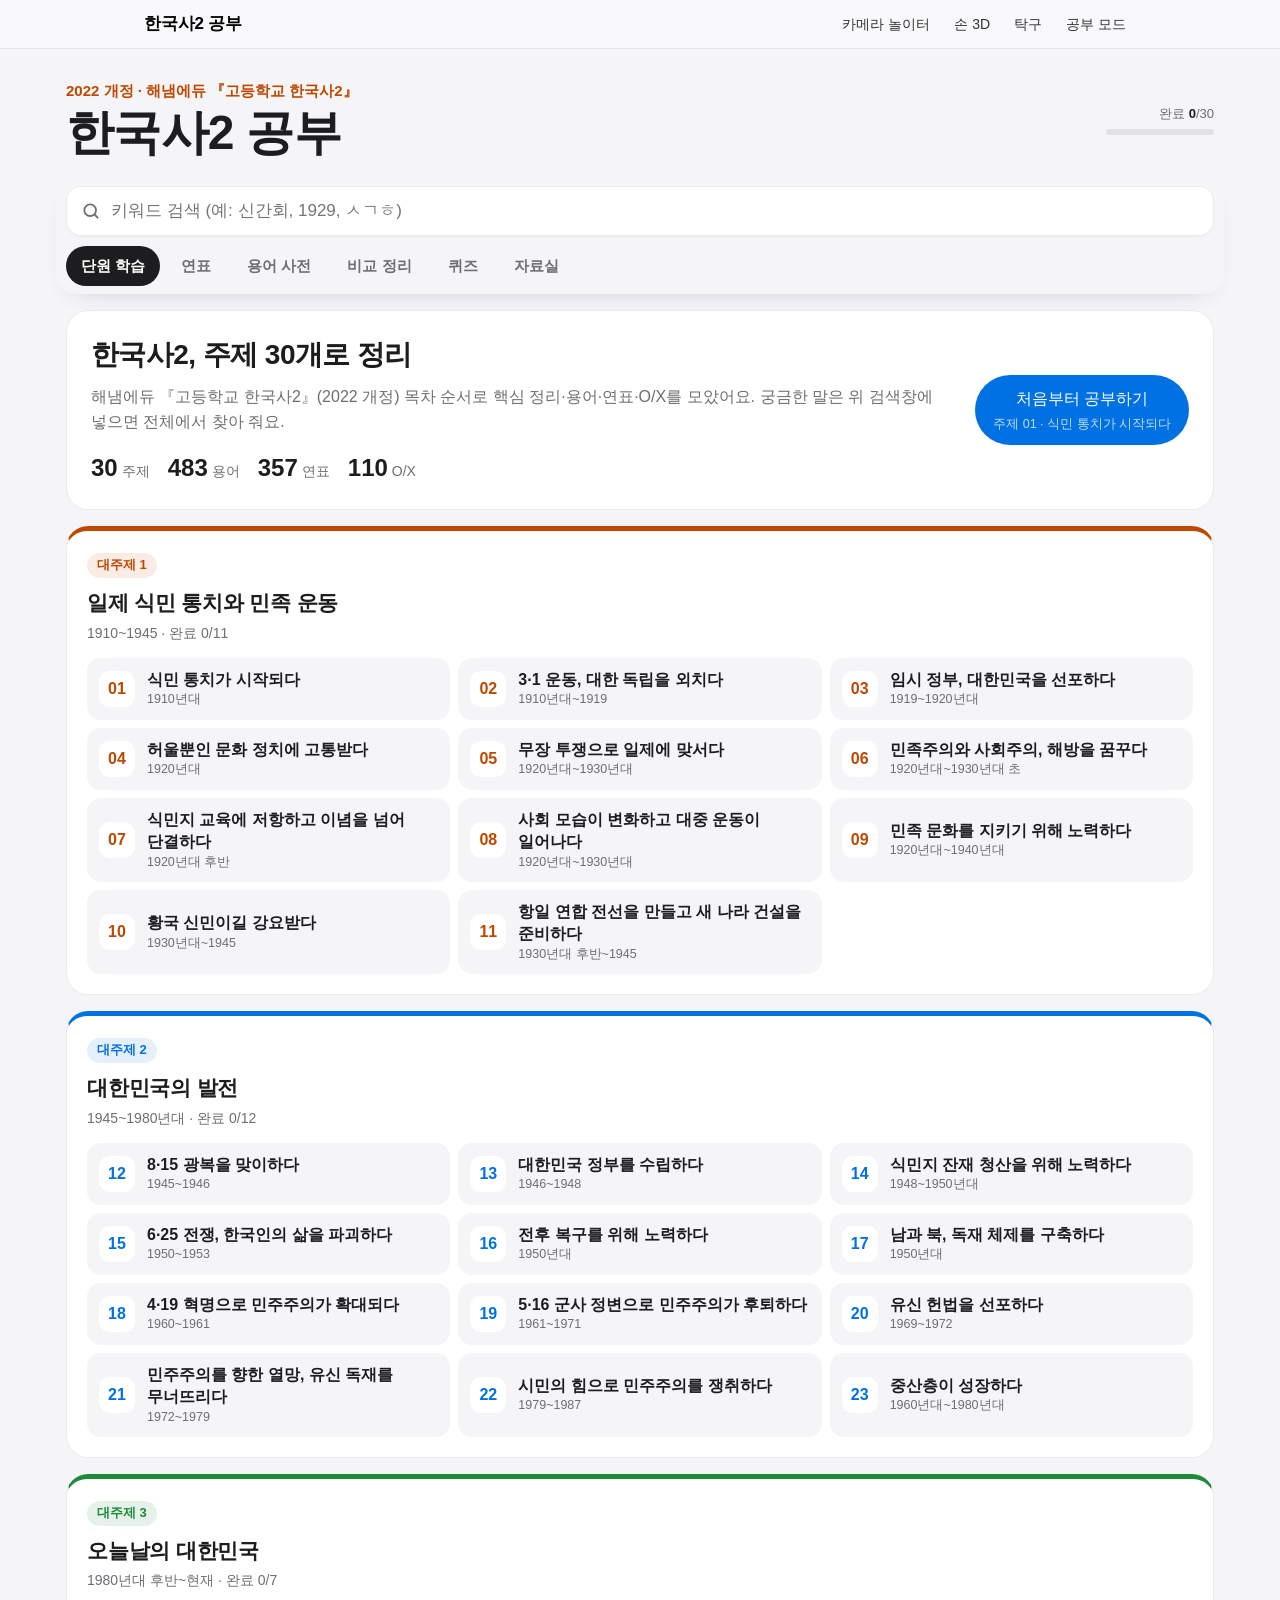
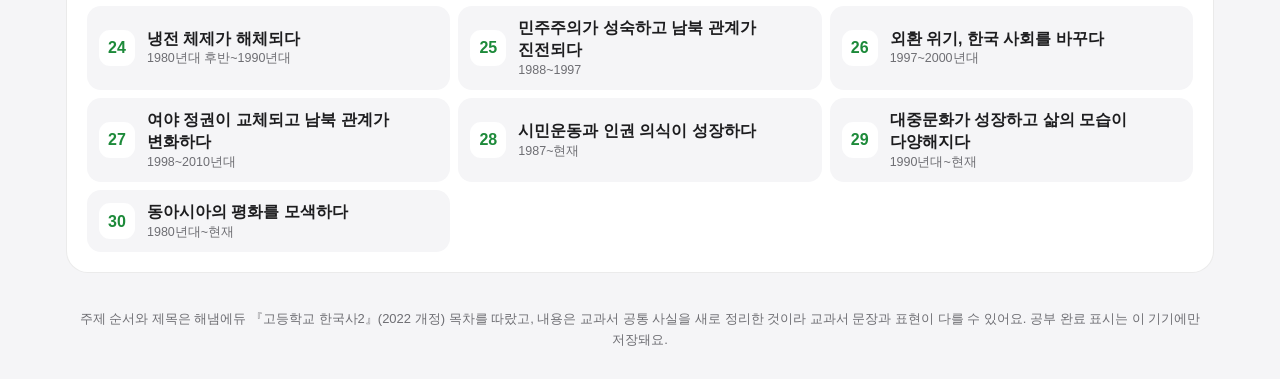
==== commit 021cd707: "Make 한국사2 the main page and move camera apps under camera.html index.html is now the 한국사2 study page" ====
--- a/index.html
+++ b/index.html
@@ -6,226 +6,71 @@
   <meta name="theme-color" content="#f5f5f7" />
   <meta name="apple-mobile-web-app-capable" content="yes" />
   <meta name="apple-mobile-web-app-status-bar-style" content="default" />
-  <meta name="apple-mobile-web-app-title" content="카메라 놀이터" />
-  <title>카메라 놀이터</title>
+  <meta name="apple-mobile-web-app-title" content="한국사2 공부" />
+  <title>한국사2 공부</title>
   <link rel="stylesheet" href="apple.css" />
-  <style>
-    * { box-sizing: border-box; }
-    html { -webkit-text-size-adjust: 100%; scroll-behavior: smooth; }
-    body {
-      margin: 0;
-      min-height: 100dvh;
-      color: var(--text);
-      font-family: var(--font);
-      background: var(--bg);
-      -webkit-font-smoothing: antialiased;
-      overflow-x: hidden;
-      word-break: keep-all;
-    }
-
-    /* 히어로 */
-    .hero { max-width: 980px; margin: 0 auto; padding: clamp(56px, 9vh, 96px) 22px 0; text-align: center; }
-    .eyebrow { margin: 0 0 10px; font-size: clamp(19px, 2.4vw, 24px); font-weight: 600; color: var(--orange); }
-    .hero h1 { margin: 0 0 14px; font-family: var(--display); font-size: clamp(44px, 8vw, 80px); font-weight: 700;
-      line-height: 1.05; letter-spacing: -0.015em; color: var(--text); }
-    .hero .lede { max-width: 30ch; margin: 0 auto 28px; font-size: clamp(19px, 2.6vw, 24px); line-height: 1.4; color: var(--text); }
-    .cta { display: flex; justify-content: center; align-items: center; flex-wrap: wrap; gap: 14px 26px; }
-
-    /* 제품 사진 */
-    .stage { position: relative; max-width: 940px; margin: clamp(44px, 7vh, 72px) auto 0; padding: 0 22px; }
-    .device { position: relative; overflow: hidden; aspect-ratio: 16 / 10; border-radius: 28px;
-      background: var(--surface); box-shadow: var(--shadow-lg); }
-    .device .shot { position: absolute; inset: 0; width: 100%; height: 100%; object-fit: cover; }
-    .float { position: absolute; display: flex; flex-direction: column; gap: 8px; padding: 22px; border-radius: 22px;
-      background: rgba(255, 255, 255, 0.86); box-shadow: var(--shadow-lg);
-      -webkit-backdrop-filter: saturate(180%) blur(20px); backdrop-filter: saturate(180%) blur(20px); }
-    .float .fi { font-size: 30px; line-height: 1; }
-    .float .ft { font-size: 19px; font-weight: 600; letter-spacing: -0.01em; }
-    .float .fs { font-size: 14px; line-height: 1.4; color: var(--muted); }
-    .float.tr { top: 12%; right: -3%; width: 25%; }
-    .float.bl { bottom: 12%; left: -3%; width: 27%; }
-
-    /* 타일 */
-    .tiles-wrap { max-width: 1024px; margin: 0 auto; padding: clamp(72px, 11vh, 120px) 22px 0; }
-    .tiles-wrap h2 { margin: 0 0 26px; font-family: var(--display); font-size: clamp(32px, 5vw, 48px); font-weight: 700;
-      letter-spacing: -0.01em; text-align: center; }
-    .tiles { display: grid; grid-template-columns: repeat(2, 1fr); gap: 14px; }
-    .tile { position: relative; display: flex; flex-direction: column; align-items: center; justify-content: flex-start;
-      min-height: 380px; padding: 48px 28px 40px; border-radius: 28px; background: var(--surface); text-align: center;
-      color: var(--text); text-decoration: none; overflow: hidden; }
-    .tile.dark { background: #000; color: #f5f5f7; }
-    .tile .ti { font-size: 64px; line-height: 1; margin-bottom: 18px; }
-    .tile h3 { margin: 0 0 6px; font-family: var(--display); font-size: clamp(28px, 3.6vw, 40px); font-weight: 700; letter-spacing: -0.01em; }
-    .tile p { margin: 0 0 18px; max-width: 26ch; font-size: clamp(17px, 2vw, 21px); line-height: 1.4; }
-    .tile.dark p { color: #a1a1a6; }
-    .tile .go { color: var(--link); font-size: 17px; }
-    .tile.dark .go { color: #2997ff; }
-    .tile .go::after { content: " ›"; }
-    .tile:hover .go { text-decoration: underline; }
-    .tile .feat { display: flex; flex-wrap: wrap; justify-content: center; gap: 8px; margin-top: auto; padding-top: 22px; }
-    .tile .feat span { padding: 6px 12px; border-radius: 980px; background: var(--fill); color: var(--muted); font-size: 13px; }
-    .tile.dark .feat span { background: #1d1d1f; color: #a1a1a6; }
-
-    footer { max-width: 1024px; margin: 0 auto; padding: 48px 22px calc(env(safe-area-inset-bottom, 0px) + 40px);
-      color: var(--faint); font-size: 12px; line-height: 1.6; border-top: 0; }
-    footer p { margin: 56px 0 0; padding-top: 16px; border-top: 1px solid var(--line); }
-
-    /* 고르기 창 (지금 해보기) */
-    .chooser { position: fixed; inset: 0; z-index: 100; display: none; place-items: center; padding: 22px; overflow-y: auto;
-      background: rgba(245, 245, 247, 0.72); -webkit-backdrop-filter: saturate(180%) blur(20px); backdrop-filter: saturate(180%) blur(20px); }
-    .chooser.open { display: grid; }
-    .chooser-panel { width: 100%; max-width: 980px; text-align: center; }
-    .chooser-panel h2 { margin: 0 0 26px; font-family: var(--display); font-size: clamp(32px, 5vw, 48px); font-weight: 700; letter-spacing: -0.01em; }
-    .choose-grid { display: grid; grid-template-columns: repeat(4, 1fr); gap: 14px; }
-    .choose-card { display: flex; flex-direction: column; align-items: center; gap: 8px; padding: 32px 20px 28px; border-radius: 22px;
-      background: var(--surface); box-shadow: var(--shadow); color: var(--text); text-decoration: none; text-align: center;
-      transition: transform 0.3s cubic-bezier(0.2, 0.7, 0.2, 1), box-shadow 0.3s ease; }
-    .choose-card:hover, .choose-card:focus-visible { transform: scale(1.02); box-shadow: var(--shadow-lg); outline: none; }
-    .choose-card:active { transform: scale(0.99); }
-    .choose-card .ci { font-size: 44px; line-height: 1.1; }
-    .choose-card .cn { font-size: 21px; font-weight: 600; letter-spacing: -0.01em; }
-    .choose-card .cd { font-size: 14px; line-height: 1.45; color: var(--muted); word-break: keep-all; }
-    .chooser-close { margin-top: 24px; padding: 10px 18px; border: 0; border-radius: 980px; background: var(--fill-2);
-      color: var(--text); font: inherit; font-size: 15px; cursor: pointer; }
-
-    @media (max-width: 1000px) {
-      .float.tr { right: 0; }
-      .float.bl { left: 0; }
-    }
-    @media (max-width: 900px) {
-      .choose-grid { grid-template-columns: repeat(2, 1fr); }
-    }
-    @media (max-width: 734px) {
-      .float { display: none; }
-      .tiles { grid-template-columns: 1fr; }
-      .tile { min-height: 320px; }
-    }
-    @media (max-width: 520px) {
-      .choose-grid { grid-template-columns: 1fr; gap: 10px; }
-      .choose-card { display: grid; grid-template-columns: auto 1fr; align-items: center; gap: 2px 14px; padding: 16px 18px; text-align: left; }
-      .choose-card .ci { grid-row: span 2; font-size: 36px; }
-      .choose-card .cn { font-size: 18px; }
-      .choose-card .cd { font-size: 13.5px; }
-    }
-    @media (prefers-reduced-motion: reduce) { html { scroll-behavior: auto; } }
-  </style>
+  <link rel="stylesheet" href="history/style.css" />
 </head>
 <body>
-  <nav class="gnav" aria-label="메뉴">
+  <nav class="gnav flat" aria-label="메뉴">
     <div class="gnav-in">
-      <a class="gnav-logo" href="index.html" aria-current="page">카메라 놀이터</a>
+      <a class="gnav-logo" href="index.html" aria-current="page">한국사2 공부</a>
+      <a href="camera.html">카메라 놀이터</a>
       <a href="hand.html">손 3D</a>
       <a href="pingpong.html">탁구</a>
       <a href="study.html">공부 모드</a>
-      <a href="history.html">한국사</a>
     </div>
   </nav>
 
-  <header class="hero">
-    <p class="eyebrow">카메라 놀이터</p>
-    <h1>카메라만 있으면<br />놀 준비 끝.</h1>
-    <p class="lede">손동작 미러, 팔 휘두르는 탁구, 졸음 막는 공부 모드까지. 설치 없이 브라우저에서 바로.</p>
-    <div class="cta">
-      <button class="pill" id="open-chooser" type="button">지금 해보기</button>
-      <a class="more-link" href="#tiles">더 알아보기</a>
+  <div class="page">
+    <header class="masthead">
+      <div class="titles">
+        <p class="eyebrow">2022 개정 · 해냄에듀 『고등학교 한국사2』</p>
+        <h1>한국사2 공부</h1>
+      </div>
+      <div class="progress" id="progress"></div>
+    </header>
+
+    <div class="bar" id="bar">
+      <form class="search" id="search-form" role="search">
+        <svg viewBox="0 0 24 24" aria-hidden="true"><circle cx="11" cy="11" r="7" /><path d="m20 20-3.5-3.5" /></svg>
+        <input id="q" type="search" placeholder="키워드 검색 (예: 신간회, 1929, ㅅㄱㅎ)" aria-label="키워드 검색"
+               autocomplete="off" autocapitalize="off" spellcheck="false" enterkeyhint="search" />
+        <button type="button" id="q-clear" class="clear" aria-label="검색어 지우기" hidden>×</button>
+      </form>
+      <nav class="tabs" id="tabs" aria-label="메뉴">
+        <a href="#study" data-tab="study">단원 학습</a>
+        <a href="#timeline" data-tab="timeline">연표</a>
+        <a href="#terms" data-tab="terms">용어 사전</a>
+        <a href="#compare" data-tab="compare">비교 정리</a>
+        <a href="#quiz" data-tab="quiz">퀴즈</a>
+        <a href="#links" data-tab="links">자료실</a>
+      </nav>
     </div>
-  </header>
 
-  <section class="stage">
-    <div class="device">
-      <img class="shot" src="design/study.png" alt="공부 모드 화면" />
-    </div>
-    <div class="float tr">
-      <span class="fi">📖</span>
-      <span class="ft">영어 단어장 정리</span>
-      <span class="fs">PDF만 넣으면 Day별로 자동 정리</span>
-    </div>
-    <div class="float bl">
-      <span class="fi">🎯</span>
-      <span class="ft">퀴즈도 가능!</span>
-      <span class="fs">틀린 단어는 다 맞출 때까지 반복</span>
-    </div>
-  </section>
+    <section id="results" class="results" aria-live="polite" hidden></section>
+    <main id="view"></main>
 
-  <section class="tiles-wrap" id="tiles">
-    <h2>모두 둘러보기</h2>
-    <div class="tiles">
-      <a class="tile dark" href="study.html">
-        <span class="ti">📚</span>
-        <h3>공부 모드</h3>
-        <p>졸거나 엎드리면 알람. 단어장 정리와 퀴즈까지.</p>
-        <span class="go">공부 시작하기</span>
-        <span class="feat"><span>졸음 감지</span><span>공부 시간</span><span>단어 퀴즈</span></span>
-      </a>
-      <a class="tile" href="history.html">
-        <span class="ti">📜</span>
-        <h3>한국사2 공부</h3>
-        <p>주제 30개 핵심 정리, 키워드 검색, 연표와 퀴즈.</p>
-        <span class="go">살펴보기</span>
-        <span class="feat"><span>키워드 검색</span><span>연표</span><span>O/X 퀴즈</span></span>
-      </a>
-      <a class="tile" href="hand.html">
-        <span class="ti">🖐</span>
-        <h3>손 3D 미러</h3>
-        <p>3D 손이 내 손을 그대로 따라 움직여요.</p>
-        <span class="go">해 보기</span>
-        <span class="feat"><span>두 손 인식</span><span>시점 회전</span></span>
-      </a>
-      <a class="tile dark" href="pingpong.html">
-        <span class="ti">🏓</span>
-        <h3>1인칭 탁구</h3>
-        <p>팔을 휘둘러 AI와 랠리를 이어 가요.</p>
-        <span class="go">경기 시작하기</span>
-        <span class="feat"><span>스윙 세기</span><span>AI 상대</span></span>
-      </a>
-    </div>
-  </section>
+    <footer class="foot">
+      주제 순서와 제목은 해냄에듀 『고등학교 한국사2』(2022 개정) 목차를 따랐고, 내용은 교과서 공통 사실을 새로 정리한 것이라
+      교과서 문장과 표현이 다를 수 있어요. 공부 완료 표시는 이 기기에만 저장돼요.
+    </footer>
+  </div>
 
-  <footer>
-    <p>카메라는 각 화면에서 시작 버튼을 눌러야 켜져요. 한국사2 공부는 카메라 없이 쓸 수 있어요.</p>
-  </footer>
-
-  <div class="chooser" id="chooser" role="dialog" aria-modal="true" aria-label="무엇을 해볼까요?">
-    <div class="chooser-panel">
-      <h2>무엇을 해볼까요?</h2>
-      <div class="choose-grid">
-        <a class="choose-card" href="hand.html">
-          <span class="ci">🖐</span>
-          <span class="cn">손 3D 미러</span>
-          <span class="cd">3D 손이 내 손을 따라 움직여요</span>
-        </a>
-        <a class="choose-card" href="pingpong.html">
-          <span class="ci">🏓</span>
-          <span class="cn">1인칭 탁구</span>
-          <span class="cd">팔을 휘둘러 AI와 탁구를 쳐요</span>
-        </a>
-        <a class="choose-card" href="study.html">
-          <span class="ci">📚</span>
-          <span class="cn">공부 모드</span>
-          <span class="cd">졸면 알람, 단어장·퀴즈까지</span>
-        </a>
-        <a class="choose-card" href="history.html">
-          <span class="ci">📜</span>
-          <span class="cn">한국사2 공부</span>
-          <span class="cd">키워드 검색·연표·퀴즈로 한국사2 정리</span>
-        </a>
+  <div id="sheet" class="sheet" hidden>
+    <div class="sheet-card" role="dialog" aria-modal="true" aria-labelledby="sheet-title">
+      <button type="button" id="sheet-close" class="sheet-close" aria-label="닫기">×</button>
+      <p id="sheet-meta" class="sheet-meta"></p>
+      <h3 id="sheet-title"></h3>
+      <p id="sheet-def" class="sheet-def"></p>
+      <p id="sheet-alias" class="sheet-alias"></p>
+      <div class="sheet-actions">
+        <a id="sheet-topic" class="btn primary" href="#study"></a>
+        <a id="sheet-web" class="btn" href="https://encykorea.aks.ac.kr/" target="_blank" rel="noopener">백과사전에서 더 보기 ↗</a>
       </div>
-      <button class="chooser-close" id="close-chooser" type="button">닫기</button>
     </div>
   </div>
 
-  <script>
-    (function () {
-      var chooser = document.getElementById("chooser");
-      var open = document.getElementById("open-chooser");
-      var close = document.getElementById("close-chooser");
-      function show() { chooser.classList.add("open"); }
-      function hide() { chooser.classList.remove("open"); }
-      open.addEventListener("click", show);
-      close.addEventListener("click", hide);
-      chooser.addEventListener("click", function (e) { if (e.target === chooser) hide(); });
-      document.addEventListener("keydown", function (e) { if (e.key === "Escape") hide(); });
-    })();
-  </script>
+  <script type="module" src="history/app.js"></script>
 </body>
 </html>
--- a/history/style.css
+++ b/history/style.css
@@ -0,0 +1,1698 @@
+:root {
+  /* 나머지 색·글꼴은 apple.css의 공통 변수를 쓴다 */
+  --card: var(--surface);
+  --ok: #1d8a3a;
+  --ok-soft: rgba(52, 199, 89, 0.14);
+  --bad: #d63b3f;
+  --bad-soft: rgba(255, 59, 48, 0.1);
+  --mark: #ffe680;
+  --u1: #bf4800;
+  --u1-soft: rgba(191, 72, 0, 0.1);
+  --u2: #0071e3;
+  --u2-soft: rgba(0, 113, 227, 0.1);
+  --u3: #1d8a3a;
+  --u3-soft: rgba(29, 138, 58, 0.11);
+  --bar-h: 120px;
+}
+
+* {
+  box-sizing: border-box;
+}
+
+[hidden] {
+  display: none !important;
+}
+
+html {
+  -webkit-text-size-adjust: 100%;
+}
+
+body {
+  margin: 0;
+  min-height: 100vh;
+  min-height: 100dvh;
+  color: var(--text);
+  font-family: var(--body);
+  font-size: 16px;
+  line-height: 1.6;
+  background: var(--bg);
+  -webkit-font-smoothing: antialiased;
+  word-break: keep-all;
+  overflow-wrap: anywhere;
+}
+
+body.sheet-open {
+  overflow: hidden;
+}
+
+a {
+  color: inherit;
+}
+
+button,
+select {
+  font: inherit;
+  color: inherit;
+}
+
+:focus-visible {
+  outline: 3px solid var(--accent);
+  outline-offset: 2px;
+}
+
+mark {
+  background: var(--mark);
+  color: inherit;
+  border-radius: 3px;
+  padding: 0 1px;
+}
+
+.u1 { --u: var(--u1); --u-soft: var(--u1-soft); }
+.u2 { --u: var(--u2); --u-soft: var(--u2-soft); }
+.u3 { --u: var(--u3); --u-soft: var(--u3-soft); }
+
+.page {
+  max-width: 1180px;
+  margin: 0 auto;
+  padding: 0 max(16px, env(safe-area-inset-right)) calc(env(safe-area-inset-bottom, 0px) + 28px) max(16px, env(safe-area-inset-left));
+}
+
+/* ----- 머리 ----- */
+
+.masthead {
+  display: flex;
+  align-items: center;
+  gap: 14px;
+  padding: 30px 0 16px;
+}
+
+.titles h1 {
+  margin: 0;
+  font-size: clamp(34px, 5vw, 48px);
+  font-weight: 700;
+  letter-spacing: -0.015em;
+  line-height: 1.1;
+  color: var(--ink);
+}
+
+.titles .eyebrow {
+  margin: 0 0 4px;
+  font-size: 15px;
+  font-weight: 600;
+  color: var(--orange);
+}
+
+.progress {
+  margin-left: auto;
+  display: grid;
+  gap: 5px;
+  min-width: 108px;
+  font-size: 13px;
+  color: var(--muted);
+  text-align: right;
+}
+
+.progress b {
+  color: var(--ink);
+}
+
+.progress i {
+  display: block;
+  height: 6px;
+  border-radius: 3px;
+  background: linear-gradient(90deg, var(--accent) var(--p, 0%), rgba(0, 0, 0, 0.08) var(--p, 0%));
+}
+
+/* ----- 검색·탭 막대 ----- */
+
+.bar {
+  position: sticky;
+  top: 0;
+  z-index: 30;
+  margin: 0 -10px;
+  padding: 10px 10px 8px;
+  border-radius: 0 0 20px 20px;
+  background: rgba(245, 245, 247, 0.85);
+  -webkit-backdrop-filter: blur(18px) saturate(170%);
+  backdrop-filter: blur(18px) saturate(170%);
+  box-shadow: 0 10px 24px -20px rgba(60, 50, 120, 0.45);
+}
+
+.search {
+  display: flex;
+  align-items: center;
+  gap: 8px;
+  height: 50px;
+  padding: 0 8px 0 14px;
+  border-radius: 15px;
+  background: #fff;
+  border: 1px solid var(--hairline);
+  box-shadow: 0 1px 2px rgba(0, 0, 0, 0.04);
+}
+
+.search:focus-within {
+  border-color: var(--accent);
+  box-shadow: 0 0 0 4px var(--accent-soft);
+}
+
+.search svg {
+  flex: none;
+  width: 20px;
+  height: 20px;
+  fill: none;
+  stroke: var(--muted);
+  stroke-width: 2.2;
+  stroke-linecap: round;
+}
+
+.search input {
+  flex: 1;
+  min-width: 0;
+  height: 100%;
+  border: 0;
+  outline: 0;
+  background: transparent;
+  font: inherit;
+  font-size: 17px; /* 16px보다 작으면 아이폰이 확대해 버린다 */
+  color: var(--text);
+}
+
+.search input::-webkit-search-cancel-button {
+  display: none;
+}
+
+.clear {
+  flex: none;
+  width: 32px;
+  height: 32px;
+  border-radius: 50%;
+  border: 0;
+  background: var(--fill);
+  font-size: 20px;
+  line-height: 1;
+  color: var(--muted);
+  cursor: pointer;
+}
+
+.tabs {
+  display: flex;
+  gap: 6px;
+  margin-top: 10px;
+  overflow-x: auto;
+  scrollbar-width: none;
+}
+
+.tabs::-webkit-scrollbar {
+  display: none;
+}
+
+.tabs a {
+  flex: none;
+  padding: 8px 15px;
+  border-radius: 980px;
+  font-size: 15px;
+  font-weight: 600;
+  color: var(--muted);
+  text-decoration: none;
+}
+
+.tabs a:hover {
+  color: var(--ink);
+}
+
+.tabs a[aria-current="page"] {
+  background: var(--ink);
+  color: #fff;
+}
+
+[data-key],
+.term-sec,
+.cmp,
+.tl-year,
+.res-group {
+  scroll-margin-top: calc(var(--bar-h) + 16px);
+}
+
+/* ----- 공통 ----- */
+
+.btn {
+  display: inline-flex;
+  flex-direction: column;
+  align-items: center;
+  justify-content: center;
+  gap: 2px;
+  padding: 11px 18px;
+  border-radius: 980px;
+  border: 0;
+  background: var(--fill-2);
+  font-weight: 400;
+  text-decoration: none;
+  text-align: center;
+  cursor: pointer;
+  transition: transform 0.1s ease;
+}
+
+.btn:active {
+  transform: scale(0.97);
+}
+
+.btn.primary {
+  background: var(--blue);
+  color: #fff;
+  border-color: transparent;
+}
+
+.btn.primary:hover {
+  background: var(--blue-hover);
+}
+
+.btn.big {
+  padding: 15px 30px;
+  font-size: 17px;
+}
+
+.btn small {
+  font-size: 12.5px;
+  font-weight: 500;
+  opacity: 0.75;
+}
+
+.btn:disabled {
+  opacity: 0.4;
+  cursor: default;
+}
+
+.link {
+  border: 0;
+  background: none;
+  padding: 6px 4px;
+  color: var(--muted);
+  font-weight: 600;
+  cursor: pointer;
+}
+
+.badge {
+  display: inline-block;
+  padding: 2px 10px;
+  border-radius: 980px;
+  background: var(--u-soft, var(--accent-soft));
+  color: var(--u, var(--accent));
+  font-size: 13px;
+  font-weight: 700;
+}
+
+.chip {
+  display: inline-block;
+  flex: none;
+  padding: 1px 9px;
+  border-radius: 980px;
+  background: var(--u-soft);
+  color: var(--u);
+  font-size: 12.5px;
+  font-weight: 700;
+  text-decoration: none;
+  white-space: nowrap;
+}
+
+.chips {
+  display: flex;
+  flex-wrap: wrap;
+  gap: 6px;
+  margin-top: 10px;
+}
+
+.chipbtn {
+  padding: 7px 13px;
+  border-radius: 980px;
+  border: 1px solid var(--hairline);
+  background: #fff;
+  font-size: 14px;
+  cursor: pointer;
+}
+
+.chipbtn.on {
+  background: var(--ink);
+  border-color: var(--ink);
+  color: #fff;
+}
+
+.chips.small .chipbtn {
+  padding: 5px 11px;
+  font-size: 13px;
+}
+
+.hint,
+.empty {
+  color: var(--muted);
+  font-size: 14px;
+}
+
+.panel {
+  margin-top: 16px;
+}
+
+.panel-head {
+  padding: 18px 20px;
+  border-radius: 20px;
+  background: var(--surface);
+  border: 1px solid var(--hairline);
+}
+
+.panel-head h2 {
+  margin: 0;
+  font-size: 24px;
+  font-weight: 800;
+  letter-spacing: -0.02em;
+}
+
+.panel-head h2 small,
+.block h3 small {
+  margin-left: 6px;
+  font-size: 14px;
+  font-weight: 600;
+  color: var(--muted);
+  letter-spacing: 0;
+}
+
+.panel-head .hint {
+  margin: 8px 0 0;
+}
+
+.flash {
+  animation: flash 2.6s ease;
+}
+
+li.flash,
+tr.flash {
+  animation: flash-bg 2.6s ease;
+}
+
+@keyframes flash {
+  0%,
+  45% {
+    box-shadow: 0 0 0 3px var(--accent);
+  }
+  100% {
+    box-shadow: 0 0 0 3px transparent;
+  }
+}
+
+@keyframes flash-bg {
+  0%,
+  45% {
+    background: var(--mark);
+  }
+  100% {
+    background: transparent;
+  }
+}
+
+/* ----- 검색 결과 ----- */
+
+.results {
+  margin-top: 16px;
+}
+
+.res-head {
+  display: flex;
+  align-items: center;
+  justify-content: space-between;
+  gap: 12px;
+}
+
+.res-head p {
+  margin: 0;
+}
+
+.res-group {
+  margin-top: 18px;
+}
+
+.res-group h3 {
+  margin: 0 0 8px;
+  font-size: 16px;
+}
+
+.res-group h3 small {
+  color: var(--muted);
+  font-weight: 600;
+}
+
+.hits {
+  display: grid;
+  grid-template-columns: repeat(auto-fill, minmax(320px, 1fr));
+  gap: 8px;
+}
+
+.hit {
+  display: flex;
+  flex-direction: column;
+  gap: 3px;
+  width: 100%;
+  padding: 12px 14px;
+  border-radius: 14px;
+  border: 1px solid var(--hairline);
+  background: #fff;
+  text-align: left;
+  cursor: pointer;
+}
+
+.hit:hover {
+  border-color: var(--accent);
+}
+
+.hit-title {
+  font-weight: 700;
+}
+
+.hit-meta {
+  font-size: 13px;
+  color: var(--muted);
+}
+
+.hit-body {
+  font-size: 15px;
+  line-height: 1.55;
+  display: -webkit-box;
+  -webkit-line-clamp: 3;
+  -webkit-box-orient: vertical;
+  overflow: hidden;
+}
+
+.hit-body em {
+  font-style: normal;
+  color: var(--muted);
+}
+
+.more {
+  margin-top: 8px;
+  padding: 9px 14px;
+  border-radius: 980px;
+  border: 1px dashed var(--line);
+  background: rgba(255, 255, 255, 0.6);
+  font-size: 14px;
+  font-weight: 600;
+  cursor: pointer;
+}
+
+/* ----- 전체 목록 ----- */
+
+.welcome {
+  display: flex;
+  flex-wrap: wrap;
+  align-items: center;
+  justify-content: space-between;
+  gap: 18px;
+  margin-top: 16px;
+  padding: 22px 24px;
+  border-radius: 22px;
+  background: var(--surface);
+  border: 1px solid var(--hairline);
+}
+
+.welcome > div {
+  flex: 1 1 420px;
+}
+
+.welcome h2 {
+  margin: 0 0 6px;
+  font-size: clamp(22px, 3vw, 28px);
+  font-weight: 800;
+  letter-spacing: -0.02em;
+}
+
+.welcome p {
+  margin: 0;
+  color: var(--muted);
+}
+
+.stats {
+  display: flex;
+  flex-wrap: wrap;
+  gap: 18px;
+  margin-top: 14px;
+}
+
+.stats span {
+  display: flex;
+  align-items: baseline;
+  gap: 4px;
+  color: var(--muted);
+  font-size: 14px;
+}
+
+.stats b {
+  font-family: var(--display);
+  font-size: 24px;
+  color: var(--ink);
+}
+
+.unit-card {
+  margin-top: 16px;
+  padding: 20px;
+  border-radius: 22px;
+  background: #fff;
+  border: 1px solid var(--hairline);
+  border-top: 5px solid var(--u);
+}
+
+.unit-card header h3 {
+  margin: 8px 0 2px;
+  font-size: 21px;
+  font-weight: 800;
+  letter-spacing: -0.01em;
+}
+
+.unit-card header p {
+  margin: 0;
+  color: var(--muted);
+  font-size: 14px;
+}
+
+.topic-list {
+  display: grid;
+  grid-template-columns: repeat(auto-fill, minmax(300px, 1fr));
+  gap: 8px;
+  margin: 14px 0 0;
+  padding: 0;
+  list-style: none;
+}
+
+.topic-list a {
+  display: flex;
+  align-items: center;
+  gap: 12px;
+  height: 100%;
+  padding: 11px 12px;
+  border-radius: 14px;
+  background: var(--fill);
+  text-decoration: none;
+}
+
+.topic-list a:hover {
+  background: var(--u-soft);
+}
+
+.topic-list .n {
+  flex: none;
+  display: grid;
+  place-items: center;
+  width: 36px;
+  height: 36px;
+  border-radius: 11px;
+  background: #fff;
+  color: var(--u);
+  font-family: var(--display);
+  font-weight: 700;
+}
+
+.topic-list .t {
+  flex: 1;
+  font-weight: 600;
+  line-height: 1.4;
+}
+
+.topic-list .t small {
+  display: block;
+  color: var(--muted);
+  font-weight: 500;
+  font-size: 12.5px;
+}
+
+.ck {
+  flex: none;
+  color: var(--ok);
+  font-weight: 800;
+}
+
+/* ----- 주제 ----- */
+
+.study {
+  display: grid;
+  grid-template-columns: 270px minmax(0, 1fr);
+  gap: 20px;
+  align-items: start;
+  margin-top: 16px;
+}
+
+.toc {
+  position: sticky;
+  top: calc(var(--bar-h) + 12px);
+  max-height: calc(100vh - var(--bar-h) - 24px);
+  max-height: calc(100dvh - var(--bar-h) - 24px);
+  overflow-y: auto;
+  padding: 12px;
+  border-radius: 18px;
+  background: var(--surface);
+  border: 1px solid var(--hairline);
+}
+
+.toc-head {
+  display: flex;
+  align-items: center;
+  justify-content: space-between;
+  padding: 2px 6px 8px;
+  font-size: 14px;
+  font-weight: 700;
+}
+
+.toc-head a {
+  text-decoration: none;
+  color: var(--accent);
+}
+
+.toc-close,
+.toc-open {
+  display: none;
+}
+
+.toc-unit p {
+  margin: 10px 6px 4px;
+  font-size: 12.5px;
+  font-weight: 700;
+  color: var(--u);
+}
+
+.toc-unit ol {
+  margin: 0;
+  padding: 0;
+  list-style: none;
+}
+
+.toc-unit a {
+  display: flex;
+  align-items: baseline;
+  gap: 8px;
+  padding: 6px 8px;
+  border-radius: 10px;
+  font-size: 14px;
+  line-height: 1.4;
+  text-decoration: none;
+}
+
+.toc-unit a:hover {
+  background: var(--fill);
+}
+
+.toc-unit a[aria-current="page"] {
+  background: var(--u-soft);
+  font-weight: 700;
+}
+
+.toc-unit .n {
+  flex: none;
+  width: 20px;
+  color: var(--u);
+  font-family: var(--display);
+  font-weight: 700;
+  font-size: 12.5px;
+}
+
+.toc-unit .t {
+  flex: 1;
+}
+
+.topic {
+  min-width: 0;
+}
+
+.topic-head {
+  padding: 22px 24px;
+  border-radius: 22px;
+  background: linear-gradient(135deg, var(--u-soft), rgba(255, 255, 255, 0.92) 70%);
+  border: 1px solid var(--hairline);
+}
+
+.crumb {
+  display: flex;
+  flex-wrap: wrap;
+  align-items: center;
+  gap: 8px;
+  margin: 0;
+  font-size: 14px;
+  color: var(--muted);
+}
+
+.topic-head h2 {
+  margin: 10px 0 4px;
+  font-size: clamp(24px, 3.4vw, 32px);
+  font-weight: 800;
+  letter-spacing: -0.02em;
+  line-height: 1.25;
+  color: var(--ink);
+}
+
+.topic-head .num {
+  display: block;
+  margin-bottom: 2px;
+  font-family: var(--display);
+  font-size: 15px;
+  color: var(--u);
+}
+
+.period {
+  margin: 0;
+  color: var(--muted);
+  font-size: 14px;
+}
+
+.intro {
+  margin: 12px 0 0;
+  font-size: 17px;
+  line-height: 1.65;
+}
+
+.block {
+  margin-top: 16px;
+  padding: 20px 22px;
+  border-radius: 20px;
+  background: #fff;
+  border: 1px solid var(--hairline);
+}
+
+.block h3 {
+  margin: 0 0 12px;
+  font-size: 19px;
+  font-weight: 800;
+  letter-spacing: -0.01em;
+}
+
+.sec + .sec {
+  margin-top: 18px;
+}
+
+.sec h4 {
+  margin: 0 0 6px;
+  padding-left: 10px;
+  border-left: 4px solid var(--u);
+  font-size: 16.5px;
+  line-height: 1.35;
+}
+
+.sec ul {
+  margin: 0;
+  padding: 0;
+  list-style: none;
+}
+
+.sec li {
+  position: relative;
+  padding: 5px 6px 5px 22px;
+  border-radius: 8px;
+  line-height: 1.75;
+}
+
+.sec li::before {
+  content: "";
+  position: absolute;
+  left: 8px;
+  top: 0.95em;
+  width: 6px;
+  height: 6px;
+  border-radius: 50%;
+  background: var(--u);
+  opacity: 0.55;
+}
+
+.sec li strong {
+  font-weight: 700;
+}
+
+.kw {
+  padding: 0;
+  border: 0;
+  border-bottom: 2px solid var(--u-soft);
+  background: none;
+  font-weight: 700;
+  color: var(--u);
+  cursor: pointer;
+  line-height: inherit;
+  text-align: inherit;
+}
+
+.kw:hover {
+  background: var(--u-soft);
+}
+
+.term-grid {
+  display: grid;
+  grid-template-columns: repeat(auto-fill, minmax(230px, 1fr));
+  gap: 8px;
+}
+
+.term-card {
+  display: flex;
+  flex-direction: column;
+  gap: 2px;
+  padding: 12px 14px;
+  border-radius: 14px;
+  border: 1px solid var(--hairline);
+  background: var(--fill);
+  text-align: left;
+  cursor: pointer;
+}
+
+.term-card:hover {
+  border-color: var(--u);
+  background: #fff;
+}
+
+.tc-name {
+  font-weight: 700;
+}
+
+.tc-meta {
+  font-size: 12.5px;
+  color: var(--muted);
+}
+
+.tc-def {
+  margin-top: 4px;
+  font-size: 14px;
+  line-height: 1.5;
+  display: -webkit-box;
+  -webkit-line-clamp: 3;
+  -webkit-box-orient: vertical;
+  overflow: hidden;
+}
+
+.mini-tl {
+  margin: 0;
+  padding: 0;
+  list-style: none;
+}
+
+.mini-tl li {
+  display: grid;
+  grid-template-columns: 76px minmax(0, 1fr);
+  gap: 12px;
+  padding: 8px 6px;
+  border-top: 1px solid var(--line);
+  border-radius: 8px;
+}
+
+.mini-tl li:first-child {
+  border-top: 0;
+}
+
+.mini-tl .d {
+  font-family: var(--display);
+  font-weight: 700;
+  color: var(--u);
+  line-height: 1.3;
+}
+
+.mini-tl .d small {
+  display: block;
+  font-family: var(--body);
+  font-weight: 500;
+  font-size: 12.5px;
+  color: var(--muted);
+}
+
+.ox-list {
+  display: grid;
+  gap: 10px;
+}
+
+.ox {
+  padding: 14px 16px;
+  border-radius: 14px;
+  border: 1px solid var(--hairline);
+  background: var(--fill);
+}
+
+.ox-q {
+  margin: 0;
+  font-weight: 600;
+}
+
+.ox-btns {
+  display: flex;
+  gap: 8px;
+  margin-top: 10px;
+}
+
+.ox-btns button {
+  width: 56px;
+  height: 44px;
+  border-radius: 12px;
+  border: 1px solid var(--hairline);
+  background: #fff;
+  font-family: var(--display);
+  font-size: 20px;
+  font-weight: 700;
+  cursor: pointer;
+}
+
+.ox.right {
+  border-color: var(--ok);
+  background: var(--ok-soft);
+}
+
+.ox.wrong {
+  border-color: var(--bad);
+  background: var(--bad-soft);
+}
+
+.ox-e {
+  margin: 10px 0 0;
+  font-size: 15px;
+}
+
+.ox-e::before {
+  content: attr(data-verdict) " — ";
+  font-weight: 700;
+}
+
+.ox.right .ox-e::before {
+  color: var(--ok);
+}
+
+.ox.wrong .ox-e::before {
+  color: var(--bad);
+}
+
+.pager {
+  display: grid;
+  grid-template-columns: 1fr auto 1fr;
+  align-items: center;
+  gap: 10px;
+  margin-top: 16px;
+}
+
+.pager a {
+  display: flex;
+  flex-direction: column;
+  padding: 12px 14px;
+  border-radius: 14px;
+  background: var(--surface);
+  border: 1px solid var(--hairline);
+  font-size: 14.5px;
+  font-weight: 600;
+  line-height: 1.4;
+  text-decoration: none;
+}
+
+.pager a small {
+  color: var(--muted);
+  font-weight: 500;
+}
+
+.pager .next {
+  text-align: right;
+}
+
+.done-btn {
+  padding: 12px 18px;
+  border-radius: 980px;
+  border: 1px solid var(--hairline);
+  background: #fff;
+  font-weight: 700;
+  cursor: pointer;
+  white-space: nowrap;
+}
+
+.done-btn[aria-pressed="true"] {
+  background: var(--ok);
+  border-color: var(--ok);
+  color: #fff;
+}
+
+/* ----- 연표 ----- */
+
+.tl {
+  margin: 12px 0 0;
+  padding: 0 4px;
+  list-style: none;
+}
+
+.tl-year {
+  display: grid;
+  grid-template-columns: 70px minmax(0, 1fr);
+  gap: 12px;
+  padding: 12px 0;
+  border-top: 1px solid var(--line);
+}
+
+.tl-year h3 {
+  margin: 0;
+  font-family: var(--display);
+  font-size: 20px;
+  font-weight: 800;
+  line-height: 1.5;
+}
+
+.tl-year ul {
+  margin: 0;
+  padding: 0;
+  list-style: none;
+}
+
+.tl-year li {
+  display: flex;
+  flex-wrap: wrap;
+  align-items: baseline;
+  gap: 4px 10px;
+  padding: 5px 8px 5px 12px;
+  border-left: 3px solid var(--u);
+  border-radius: 0 8px 8px 0;
+}
+
+.tl-year li + li {
+  margin-top: 4px;
+}
+
+.tl-year .d {
+  min-width: 56px;
+  font-size: 13px;
+  font-weight: 600;
+  color: var(--muted);
+}
+
+.tl-year .tx {
+  flex: 1 1 260px;
+}
+
+/* ----- 용어 사전 ----- */
+
+.term-sec {
+  margin-top: 16px;
+}
+
+.term-sec h3 {
+  margin: 0 0 8px 4px;
+  font-size: 22px;
+  font-weight: 800;
+}
+
+.term-list {
+  display: grid;
+  grid-template-columns: repeat(auto-fill, minmax(340px, 1fr));
+  gap: 8px;
+  margin: 0;
+  padding: 0;
+  list-style: none;
+}
+
+.term-list li {
+  padding: 12px 14px;
+  border-radius: 14px;
+  background: #fff;
+  border: 1px solid var(--hairline);
+  border-left: 4px solid var(--u);
+}
+
+.tl-name {
+  padding: 0;
+  border: 0;
+  background: none;
+  font-size: 16.5px;
+  font-weight: 800;
+  text-align: left;
+  cursor: pointer;
+}
+
+.term-list .meta {
+  margin: 0 8px;
+  font-size: 13px;
+  color: var(--muted);
+}
+
+.term-list p {
+  margin: 6px 0 0;
+  font-size: 14.5px;
+  line-height: 1.6;
+}
+
+/* ----- 비교 정리 ----- */
+
+.cmp {
+  margin-top: 16px;
+  padding: 18px 20px;
+  border-radius: 20px;
+  background: #fff;
+  border: 1px solid var(--hairline);
+}
+
+.cmp h3 {
+  margin: 0 0 10px;
+  font-size: 18px;
+  font-weight: 800;
+}
+
+.table-wrap {
+  overflow-x: auto;
+  -webkit-overflow-scrolling: touch;
+}
+
+.cmp table {
+  width: 100%;
+  min-width: 560px;
+  border-collapse: collapse;
+  font-size: 14.5px;
+  line-height: 1.55;
+}
+
+.cmp th,
+.cmp td {
+  padding: 10px 12px;
+  border-top: 1px solid var(--line);
+  text-align: left;
+  vertical-align: top;
+}
+
+.cmp thead th {
+  border-top: 0;
+  background: var(--fill);
+  font-size: 13.5px;
+  color: var(--muted);
+}
+
+.cmp thead th:first-child {
+  border-radius: 10px 0 0 10px;
+}
+
+.cmp thead th:last-child {
+  border-radius: 0 10px 10px 0;
+}
+
+.cmp tbody th {
+  white-space: nowrap;
+  font-weight: 700;
+}
+
+/* ----- 퀴즈 ----- */
+
+.mode-grid {
+  display: grid;
+  grid-template-columns: repeat(auto-fit, minmax(220px, 1fr));
+  gap: 10px;
+  margin-top: 14px;
+}
+
+.mode {
+  display: flex;
+  flex-direction: column;
+  gap: 4px;
+  padding: 16px;
+  border-radius: 16px;
+  border: 2px solid var(--line);
+  background: #fff;
+  text-align: left;
+  cursor: pointer;
+}
+
+.mode b {
+  font-size: 17px;
+}
+
+.mode span {
+  font-size: 14px;
+  color: var(--muted);
+}
+
+.mode.on {
+  border-color: var(--accent);
+  background: var(--accent-soft);
+}
+
+.quiz-opts {
+  display: flex;
+  flex-wrap: wrap;
+  gap: 12px;
+  margin-top: 16px;
+}
+
+.quiz-opts label {
+  display: grid;
+  gap: 4px;
+  font-size: 14px;
+  font-weight: 600;
+  color: var(--muted);
+}
+
+.quiz-opts select {
+  max-width: 100%;
+  padding: 10px 12px;
+  border-radius: 12px;
+  border: 1px solid var(--hairline);
+  background: #fff;
+  font-size: 16px;
+  color: var(--text);
+}
+
+.quiz-setup .btn.big {
+  margin-top: 6px;
+}
+
+.quiz-play,
+.quiz-result {
+  max-width: 760px;
+  margin-left: auto;
+  margin-right: auto;
+  padding: 20px 22px;
+  border-radius: 22px;
+  background: #fff;
+  border: 1px solid var(--hairline);
+}
+
+.quiz-top {
+  display: flex;
+  flex-wrap: wrap;
+  align-items: center;
+  gap: 6px 14px;
+  font-size: 14px;
+  color: var(--muted);
+}
+
+.quiz-top span:first-child {
+  font-weight: 700;
+  color: var(--accent);
+}
+
+.quiz-top .link {
+  margin-left: auto;
+}
+
+.qlead {
+  margin: 18px 0 8px;
+  font-weight: 700;
+}
+
+.qtext {
+  margin: 0;
+  padding: 18px 20px;
+  border-radius: 16px;
+  background: var(--fill);
+  font-size: 19px;
+  line-height: 1.6;
+}
+
+.opts {
+  display: grid;
+  grid-template-columns: repeat(2, minmax(0, 1fr));
+  gap: 10px;
+  margin-top: 14px;
+}
+
+.opt {
+  min-height: 58px;
+  padding: 12px 14px;
+  border-radius: 14px;
+  border: 2px solid var(--line);
+  background: #fff;
+  font-size: 17px;
+  font-weight: 700;
+  cursor: pointer;
+}
+
+.ox-opts .opt {
+  min-height: 84px;
+  font-family: var(--display);
+  font-size: 34px;
+}
+
+.opt.right {
+  border-color: var(--ok);
+  background: var(--ok-soft);
+  color: var(--ok);
+}
+
+.opt.wrong {
+  border-color: var(--bad);
+  background: var(--bad-soft);
+  color: var(--bad);
+}
+
+.opt:disabled {
+  cursor: default;
+}
+
+.order {
+  display: grid;
+  gap: 8px;
+}
+
+.ord {
+  display: flex;
+  align-items: center;
+  gap: 12px;
+  padding: 12px 14px;
+  border-radius: 14px;
+  border: 2px solid var(--line);
+  background: #fff;
+  font-size: 16.5px;
+  text-align: left;
+  cursor: pointer;
+}
+
+.ord .no {
+  flex: none;
+  display: grid;
+  place-items: center;
+  width: 32px;
+  height: 32px;
+  border-radius: 50%;
+  border: 2px dashed var(--line);
+  font-family: var(--display);
+  font-weight: 700;
+}
+
+.ord.on {
+  border-color: var(--accent);
+  background: var(--accent-soft);
+}
+
+.ord.on .no {
+  border: 0;
+  background: var(--accent);
+  color: #fff;
+}
+
+.order-btns,
+.result-btns {
+  display: flex;
+  flex-wrap: wrap;
+  gap: 8px;
+  margin-top: 14px;
+}
+
+.feedback {
+  margin-top: 16px;
+  padding: 16px 18px;
+  border-radius: 16px;
+}
+
+.feedback.right {
+  background: var(--ok-soft);
+}
+
+.feedback.wrong {
+  background: var(--bad-soft);
+}
+
+.feedback p {
+  margin: 0 0 8px;
+}
+
+.verdict {
+  font-size: 18px;
+  font-weight: 800;
+}
+
+.feedback.right .verdict {
+  color: var(--ok);
+}
+
+.feedback.wrong .verdict {
+  color: var(--bad);
+}
+
+.order-answer {
+  margin: 0 0 12px;
+  padding-left: 22px;
+}
+
+.order-answer li {
+  margin: 4px 0;
+}
+
+.quiz-result h2 {
+  margin: 0;
+  font-family: var(--display);
+  font-size: 40px;
+  font-weight: 800;
+}
+
+.quiz-result h2 small {
+  font-size: 18px;
+  color: var(--muted);
+}
+
+.wrong-list {
+  display: grid;
+  gap: 8px;
+  margin: 0;
+  padding: 0;
+  list-style: none;
+}
+
+.wrong-list li {
+  padding: 12px 14px;
+  border-radius: 14px;
+  background: var(--fill);
+}
+
+.wrong-list p {
+  margin: 0 0 4px;
+}
+
+.wrong-list .order-answer {
+  margin: 0;
+}
+
+/* ----- 자료실 ----- */
+
+.links {
+  display: grid;
+  grid-template-columns: repeat(auto-fill, minmax(300px, 1fr));
+  gap: 10px;
+  margin: 16px 0 0;
+  padding: 0;
+  list-style: none;
+}
+
+.links a {
+  display: flex;
+  flex-direction: column;
+  gap: 4px;
+  height: 100%;
+  padding: 16px 18px;
+  border-radius: 16px;
+  background: #fff;
+  border: 1px solid var(--hairline);
+  text-decoration: none;
+}
+
+.links a:hover {
+  border-color: var(--accent);
+}
+
+.links span {
+  font-size: 14px;
+  color: var(--muted);
+}
+
+/* ----- 용어 카드 ----- */
+
+.sheet {
+  position: fixed;
+  inset: 0;
+  z-index: 60;
+  display: grid;
+  place-items: center;
+  padding: 20px;
+  background: rgba(20, 18, 40, 0.35);
+}
+
+.sheet-card {
+  position: relative;
+  width: min(560px, 100%);
+  max-height: calc(100vh - 40px);
+  max-height: calc(100dvh - 40px);
+  overflow-y: auto;
+  padding: 24px 24px 20px;
+  border-radius: 24px;
+  background: #fff;
+  box-shadow: 0 30px 80px rgba(20, 18, 40, 0.35);
+}
+
+.sheet-close {
+  position: absolute;
+  top: 12px;
+  right: 12px;
+  width: 36px;
+  height: 36px;
+  border-radius: 50%;
+  border: 0;
+  background: var(--fill);
+  font-size: 22px;
+  line-height: 1;
+  cursor: pointer;
+}
+
+.sheet-meta {
+  margin: 0;
+  font-size: 13.5px;
+  color: var(--muted);
+}
+
+.sheet-card h3 {
+  margin: 4px 40px 10px 0;
+  font-size: 26px;
+  font-weight: 800;
+  letter-spacing: -0.02em;
+  line-height: 1.3;
+}
+
+.sheet-def {
+  margin: 0;
+  font-size: 17px;
+  line-height: 1.7;
+}
+
+.sheet-alias {
+  margin: 10px 0 0;
+  font-size: 14px;
+  color: var(--muted);
+}
+
+.sheet-actions {
+  display: flex;
+  flex-wrap: wrap;
+  gap: 8px;
+  margin-top: 18px;
+}
+
+.foot {
+  margin-top: 36px;
+  font-size: 13px;
+  line-height: 1.6;
+  color: var(--muted);
+  text-align: center;
+}
+
+/* ----- 좁은 화면 (아이패드 세로·휴대폰) ----- */
+
+@media (max-width: 900px) {
+  .study {
+    grid-template-columns: minmax(0, 1fr);
+  }
+
+  .toc {
+    position: fixed;
+    top: 0;
+    bottom: 0;
+    left: 0;
+    z-index: 50;
+    width: min(86vw, 340px);
+    max-height: none;
+    padding-top: calc(env(safe-area-inset-top, 0px) + 12px);
+    border-radius: 0 22px 22px 0;
+    background: #fff;
+    transform: translateX(-105%);
+    transition: transform 0.25s ease;
+  }
+
+  .study.toc-shown .toc {
+    transform: none;
+    box-shadow: 20px 0 60px rgba(20, 18, 40, 0.25);
+  }
+
+  .study.toc-shown::before {
+    content: "";
+    position: fixed;
+    inset: 0;
+    z-index: 45;
+    background: rgba(20, 18, 40, 0.3);
+  }
+
+  .toc-close {
+    display: inline-block;
+    padding: 6px 12px;
+    border-radius: 980px;
+    border: 1px solid var(--hairline);
+    background: var(--fill);
+    font-size: 13px;
+    cursor: pointer;
+  }
+
+  .toc-open {
+    display: inline-flex;
+    margin-bottom: 10px;
+    padding: 7px 14px;
+    border-radius: 980px;
+    border: 1px solid var(--hairline);
+    background: #fff;
+    font-size: 14px;
+    font-weight: 600;
+    cursor: pointer;
+  }
+}
+
+@media (max-width: 600px) {
+  .masthead {
+    gap: 10px;
+  }
+
+  .titles p {
+    display: none;
+  }
+
+  .progress {
+    min-width: 84px;
+  }
+
+  .topic-head,
+  .block,
+  .cmp,
+  .panel-head,
+  .welcome,
+  .unit-card,
+  .quiz-play,
+  .quiz-result {
+    padding: 16px;
+  }
+
+  .intro {
+    font-size: 16px;
+  }
+
+  .opts {
+    grid-template-columns: minmax(0, 1fr);
+  }
+
+  .pager {
+    grid-template-columns: minmax(0, 1fr) minmax(0, 1fr);
+  }
+
+  .done-btn {
+    grid-column: 1 / -1;
+    grid-row: 1;
+  }
+
+  .tl-year {
+    grid-template-columns: minmax(0, 1fr);
+    gap: 4px;
+  }
+
+  .hits,
+  .term-list,
+  .topic-list,
+  .links {
+    grid-template-columns: minmax(0, 1fr);
+  }
+
+  .sheet {
+    place-items: end center;
+    padding: 0;
+  }
+
+  .sheet-card {
+    border-radius: 24px 24px 0 0;
+    padding-bottom: calc(env(safe-area-inset-bottom, 0px) + 20px);
+  }
+}
+
+@media (prefers-reduced-motion: reduce) {
+  .flash,
+  li.flash,
+  tr.flash {
+    animation: none;
+  }
+
+  .toc {
+    transition: none;
+  }
+}
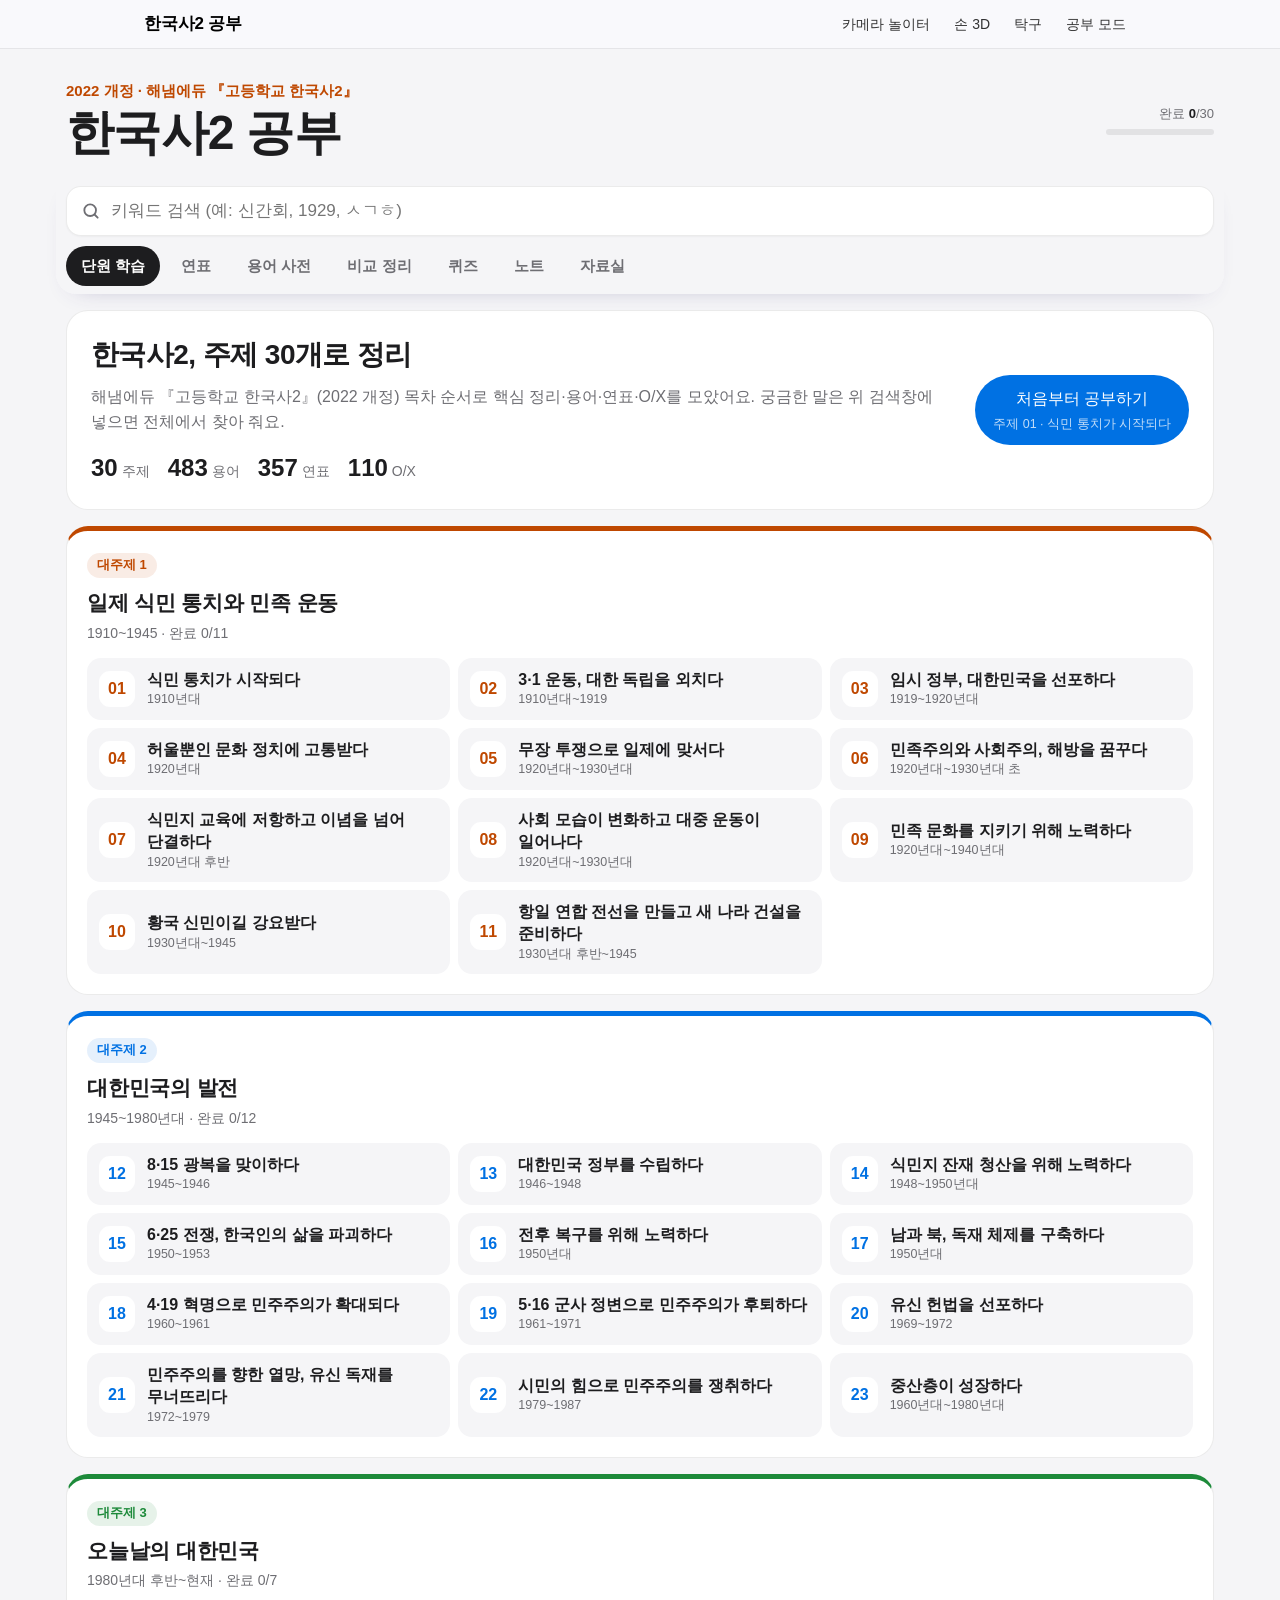
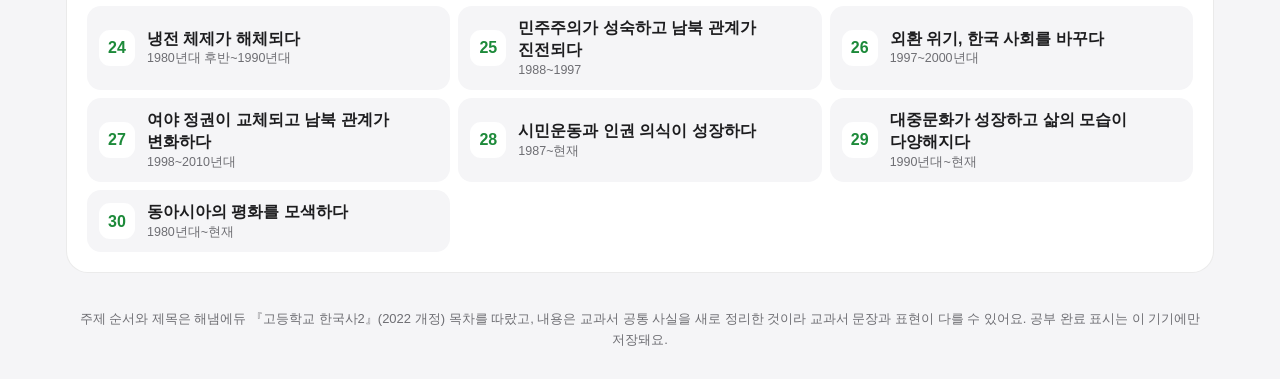
==== commit 0be31c09: "Add Apple Pencil notes and on-page annotation to 한국사2 - Per-topic handwriting notes (pen pressure, h" ====
--- a/index.html
+++ b/index.html
@@ -44,6 +44,7 @@
         <a href="#terms" data-tab="terms">용어 사전</a>
         <a href="#compare" data-tab="compare">비교 정리</a>
         <a href="#quiz" data-tab="quiz">퀴즈</a>
+        <a href="#notes" data-tab="notes">노트</a>
         <a href="#links" data-tab="links">자료실</a>
       </nav>
     </div>
--- a/history/style.css
+++ b/history/style.css
@@ -1563,6 +1563,610 @@
   text-align: center;
 }
 
+/* ----- 필기 노트 ----- */
+
+body.noting {
+  overflow: hidden;
+}
+
+.topic-tools {
+  display: flex;
+  flex-wrap: wrap;
+  gap: 8px;
+  margin-bottom: 10px;
+}
+
+.note-btn {
+  display: inline-flex;
+  padding: 7px 14px;
+  border: 0;
+  border-radius: 980px;
+  background: var(--blue);
+  color: #fff;
+  font-size: 14px;
+  cursor: pointer;
+}
+
+.note {
+  position: fixed;
+  inset: 0;
+  z-index: 80;
+  display: flex;
+  flex-direction: column;
+  background: #e8e8ed;
+}
+
+.note-bar {
+  flex: none;
+  display: flex;
+  align-items: center;
+  gap: 6px;
+  padding: calc(env(safe-area-inset-top, 0px) + 8px) max(10px, env(safe-area-inset-right)) 8px max(10px, env(safe-area-inset-left));
+  overflow-x: auto;
+  scrollbar-width: none;
+  background: rgba(251, 251, 253, 0.92);
+  -webkit-backdrop-filter: saturate(180%) blur(20px);
+  backdrop-filter: saturate(180%) blur(20px);
+  border-bottom: 1px solid var(--hairline);
+}
+
+.note-bar::-webkit-scrollbar {
+  display: none;
+}
+
+.nb {
+  flex: none;
+  min-width: 40px;
+  height: 40px;
+  padding: 0 10px;
+  border: 0;
+  border-radius: 12px;
+  background: transparent;
+  font-size: 15px;
+  color: var(--text);
+  cursor: pointer;
+  white-space: nowrap;
+}
+
+.nb:hover {
+  background: var(--fill-2);
+}
+
+.nb:disabled {
+  opacity: 0.3;
+  cursor: default;
+}
+
+.nb[data-note="close"] {
+  color: var(--blue);
+  font-weight: 600;
+}
+
+.nb[aria-pressed="true"]:not(.tool) {
+  background: var(--fill-2);
+}
+
+.nb.tool {
+  display: grid;
+  place-items: center;
+  padding: 0;
+  font-size: 18px;
+}
+
+.nb.tool i {
+  width: 22px;
+  height: 22px;
+  border-radius: 50%;
+  box-shadow: inset 0 0 0 1px rgba(0, 0, 0, 0.1);
+}
+
+.nb.tool i.hl {
+  width: 26px;
+  height: 14px;
+  border-radius: 4px;
+}
+
+.nb.tool.on {
+  background: var(--fill-2);
+  box-shadow: inset 0 0 0 2px var(--text);
+}
+
+.note-title {
+  flex: 0 1 auto;
+  min-width: 0;
+  max-width: 220px;
+  overflow: hidden;
+  text-overflow: ellipsis;
+  white-space: nowrap;
+  font-weight: 600;
+}
+
+.note-page,
+.zoom-label {
+  flex: none;
+  min-width: 44px;
+  font-size: 14px;
+  text-align: center;
+  font-variant-numeric: tabular-nums;
+  color: var(--muted);
+}
+
+.nb-sep {
+  flex: none;
+  width: 1px;
+  height: 24px;
+  margin: 0 2px;
+  background: var(--line);
+}
+
+.note-main {
+  position: relative;
+  flex: 1;
+  display: flex;
+  min-height: 0;
+}
+
+.note-side {
+  flex: none;
+  width: min(40%, 420px);
+  overflow-y: auto;
+  padding: 18px 20px calc(env(safe-area-inset-bottom, 0px) + 18px);
+  background: #fff;
+  border-right: 1px solid var(--hairline);
+  font-size: 15px;
+  line-height: 1.7;
+}
+
+.note-side h3 {
+  margin: 0 0 10px;
+  font-size: 19px;
+}
+
+.note-side h4 {
+  margin: 16px 0 4px;
+  font-size: 15.5px;
+}
+
+.note-side ul {
+  margin: 0;
+  padding-left: 18px;
+}
+
+.note-stage {
+  flex: 1;
+  min-width: 0;
+  display: flex;
+  overflow: auto;
+  -webkit-overflow-scrolling: touch;
+  padding: 12px;
+  padding-bottom: calc(env(safe-area-inset-bottom, 0px) + 12px);
+}
+
+/* margin: auto로 가운데에 두면 확대해서 넘쳐도 왼쪽·위가 잘리지 않는다 */
+.note-paper {
+  flex: none;
+  margin: auto;
+  position: relative;
+  border-radius: 6px;
+  overflow: hidden;
+  box-shadow: var(--shadow-lg);
+}
+
+.note-paper canvas {
+  position: absolute;
+  inset: 0;
+  width: 100%;
+  height: 100%;
+}
+
+/* 필기 중에 화면이 움직이거나 글자가 선택되지 않게 */
+.nc-live {
+  touch-action: none;
+  -webkit-user-select: none;
+  user-select: none;
+  -webkit-touch-callout: none;
+}
+
+.note-toast {
+  position: fixed;
+  left: 50%;
+  bottom: calc(env(safe-area-inset-bottom, 0px) + 24px);
+  transform: translateX(-50%);
+  width: max-content;
+  max-width: calc(100% - 32px);
+  padding: 12px 18px;
+  border-radius: 980px;
+  background: rgba(29, 29, 31, 0.92);
+  color: #fff;
+  font-size: 14px;
+  text-align: center;
+}
+
+.note-list {
+  display: grid;
+  grid-template-columns: repeat(auto-fill, minmax(220px, 1fr));
+  gap: 12px;
+  margin: 16px 0 0;
+  padding: 0;
+  list-style: none;
+}
+
+.note-list button {
+  display: flex;
+  flex-direction: column;
+  gap: 10px;
+  width: 100%;
+  padding: 12px;
+  border: 0;
+  border-radius: 18px;
+  background: var(--surface);
+  text-align: left;
+  cursor: pointer;
+}
+
+.nl-thumb {
+  display: block;
+  overflow: hidden;
+  border-radius: 8px;
+  box-shadow: inset 0 0 0 1px var(--hairline);
+}
+
+.nl-thumb canvas {
+  display: block;
+  width: 100%;
+  height: auto;
+}
+
+.nl-text b {
+  display: block;
+  font-size: 15px;
+  line-height: 1.4;
+}
+
+.nl-text small {
+  color: var(--muted);
+}
+
+@media (max-width: 960px) {
+  .note-title {
+    display: none;
+  }
+
+  /* 세로 화면에서는 도구를 두 줄로 */
+  .note-bar {
+    flex-wrap: wrap;
+    row-gap: 4px;
+  }
+}
+
+@media (max-width: 700px) {
+  .note-side {
+    position: absolute;
+    inset: auto 0 0 0;
+    width: auto;
+    height: 45%;
+    z-index: 2;
+    border-right: 0;
+    border-top: 1px solid var(--hairline);
+  }
+}
+
+/* 작은 메모장: 본문 옆(세로 화면에서는 아래)에 붙어서 읽으며 쓸 수 있다 */
+.note.dock {
+  inset: auto max(12px, env(safe-area-inset-right)) calc(env(safe-area-inset-bottom, 0px) + 12px) auto;
+  z-index: 55;
+  width: min(380px, 38vw);
+  height: min(620px, calc(100vh - 120px));
+  height: min(620px, calc(100dvh - 120px));
+  border-radius: 22px;
+  overflow: hidden;
+  box-shadow: var(--shadow-lg);
+}
+
+.note.dock .note-bar {
+  flex-wrap: wrap;
+  gap: 2px;
+  padding: 6px;
+}
+
+.note.dock .nb {
+  min-width: 34px;
+  height: 34px;
+  padding: 0 8px;
+  font-size: 14px;
+}
+
+.note.dock .nb.tool i {
+  width: 18px;
+  height: 18px;
+}
+
+.note.dock .nb.tool i.hl {
+  width: 22px;
+  height: 12px;
+}
+
+.note.dock .note-title,
+.note.dock .nb-sep,
+.note.dock [data-note="side"],
+.note.dock [data-note="clear"],
+.note.dock [data-note="export"] {
+  display: none;
+}
+
+.note.dock .note-stage {
+  padding: 8px;
+}
+
+.note.dock .note-toast {
+  position: absolute;
+  bottom: 12px;
+  font-size: 13px;
+}
+
+.note-grip,
+.note-resize {
+  display: none;
+}
+
+.note.dock .note-grip {
+  flex: none;
+  display: grid;
+  place-items: center;
+  height: 20px;
+  background: rgba(251, 251, 253, 0.92);
+  cursor: grab;
+  touch-action: none;
+}
+
+.note.dock .note-grip::before {
+  content: "";
+  width: 40px;
+  height: 5px;
+  border-radius: 3px;
+  background: var(--fill-2);
+  box-shadow: inset 0 0 0 1px rgba(0, 0, 0, 0.06);
+}
+
+.note.dock .note-resize {
+  display: block;
+  position: absolute;
+  right: 0;
+  bottom: 0;
+  z-index: 3;
+  width: 30px;
+  height: 30px;
+  cursor: nwse-resize;
+  touch-action: none;
+  background: linear-gradient(135deg, transparent 50%, rgba(29, 29, 31, 0.28) 50%, rgba(29, 29, 31, 0.28) 56%, transparent 56%, transparent 68%, rgba(29, 29, 31, 0.28) 68%, rgba(29, 29, 31, 0.28) 74%, transparent 74%);
+}
+
+.note.dock .note-bar {
+  padding-top: 0;
+}
+
+.note.dragging {
+  -webkit-user-select: none;
+  user-select: none;
+}
+
+.note.dragging .note-grip {
+  cursor: grabbing;
+}
+
+.note.dock:not(.floating) [data-note="reset"] {
+  display: none;
+}
+
+/* 메모장이 본문을 가리지 않게 자리를 비켜 준다 */
+@media (min-width: 901px) {
+  body.note-docked .page {
+    padding-right: calc(min(380px, 38vw) + 28px);
+  }
+
+  body.note-docked .study {
+    grid-template-columns: minmax(0, 1fr);
+  }
+
+  body.note-docked .toc {
+    display: none;
+  }
+}
+
+@media (max-width: 900px) {
+  .note.dock {
+    left: max(12px, env(safe-area-inset-left));
+    width: auto;
+    height: min(520px, 44vh);
+    height: min(520px, 44dvh);
+  }
+
+  body.note-docked .page {
+    padding-bottom: calc(min(520px, 44dvh) + 24px);
+  }
+}
+
+/* ----- 본문 필기 ----- */
+
+.ann-btn {
+  display: inline-flex;
+  align-items: center;
+  gap: 4px;
+  min-height: 38px;
+  padding: 0 16px;
+  border: 1px solid var(--hairline);
+  border-radius: 980px;
+  background: #fff;
+  color: var(--text);
+  font: inherit;
+  font-size: 14px;
+  font-weight: 600;
+  cursor: pointer;
+}
+
+.ann-btn[aria-pressed="true"] {
+  background: var(--text);
+  border-color: var(--text);
+  color: #fff;
+}
+
+.topic.annotatable {
+  position: relative;
+}
+
+.ann-layer {
+  position: absolute;
+  top: 0;
+  left: 0;
+  z-index: 4;
+  pointer-events: none;
+}
+
+.ann-layer canvas {
+  position: absolute;
+  top: 0;
+  left: 0;
+  /* 형광펜이 글자를 가리지 않고 겹쳐 보이게 */
+  mix-blend-mode: multiply;
+}
+
+.topic.annotating .ann-layer canvas:last-child {
+  pointer-events: auto;
+  touch-action: none;
+  cursor: crosshair;
+}
+
+.topic.annotating {
+  -webkit-user-select: none;
+  user-select: none;
+  -webkit-touch-callout: none;
+}
+
+/* 필기 중인 본문은 흐릿한 파란 테두리로 표시 */
+.topic.annotating::after {
+  content: "";
+  position: absolute;
+  inset: -6px;
+  z-index: 3;
+  border: 2px dashed rgba(0, 113, 227, 0.35);
+  border-radius: 26px;
+  pointer-events: none;
+}
+
+.ann-bar {
+  position: fixed;
+  left: 50%;
+  bottom: calc(env(safe-area-inset-bottom, 0px) + 16px);
+  z-index: 57;
+  display: flex;
+  flex-wrap: wrap;
+  justify-content: center;
+  align-items: center;
+  gap: 2px;
+  width: max-content;
+  max-width: calc(100vw - 24px);
+  padding: 6px;
+  border-radius: 22px;
+  background: rgba(251, 251, 253, 0.92);
+  -webkit-backdrop-filter: saturate(180%) blur(20px);
+  backdrop-filter: saturate(180%) blur(20px);
+  box-shadow: var(--shadow-lg);
+  transform: translateX(-50%);
+}
+
+.ann-bar[hidden] {
+  display: none;
+}
+
+.ab {
+  display: inline-grid;
+  place-items: center;
+  min-width: 38px;
+  height: 38px;
+  padding: 0 10px;
+  border: 0;
+  border-radius: 12px;
+  background: transparent;
+  color: var(--text);
+  font: inherit;
+  font-size: 14px;
+  font-weight: 600;
+  cursor: pointer;
+}
+
+.ab:disabled {
+  opacity: 0.3;
+  cursor: default;
+}
+
+.ab.tool i {
+  display: block;
+  width: 20px;
+  height: 20px;
+  border-radius: 50%;
+}
+
+.ab.tool i.hl {
+  width: 24px;
+  height: 12px;
+  border-radius: 3px;
+  opacity: 0.8;
+}
+
+.ab.tool.on {
+  background: var(--fill-2);
+  box-shadow: inset 0 0 0 2px var(--text);
+}
+
+.ab.done {
+  margin-left: 4px;
+  padding: 0 16px;
+  background: var(--blue);
+  color: #fff;
+  border-radius: 980px;
+}
+
+.ann-toast {
+  position: absolute;
+  left: 50%;
+  bottom: calc(100% + 10px);
+  width: max-content;
+  max-width: min(420px, calc(100vw - 32px));
+  padding: 10px 14px;
+  border-radius: 14px;
+  background: rgba(29, 29, 31, 0.9);
+  color: #fff;
+  font-size: 13px;
+  font-weight: 500;
+  transform: translateX(-50%);
+}
+
+.ann-toast[hidden] {
+  display: none;
+}
+
+/* 작은 메모장과 같이 쓸 때 도구 막대가 메모장을 가리지 않게 */
+@media (min-width: 901px) {
+  body.note-docked .ann-bar {
+    left: calc((100vw - min(380px, 38vw) - 28px) / 2);
+    max-width: calc(100vw - min(380px, 38vw) - 52px);
+  }
+}
+
+@media (max-width: 900px) {
+  body.note-docked .ann-bar {
+    bottom: calc(min(520px, 44dvh) + 24px);
+  }
+}
+
+@media (max-width: 600px) {
+  .ab {
+    min-width: 34px;
+    height: 34px;
+    padding: 0 7px;
+  }
+}
+
 /* ----- 좁은 화면 (아이패드 세로·휴대폰) ----- */
 
 @media (max-width: 900px) {
@@ -1610,7 +2214,6 @@
 
   .toc-open {
     display: inline-flex;
-    margin-bottom: 10px;
     padding: 7px 14px;
     border-radius: 980px;
     border: 1px solid var(--hairline);
